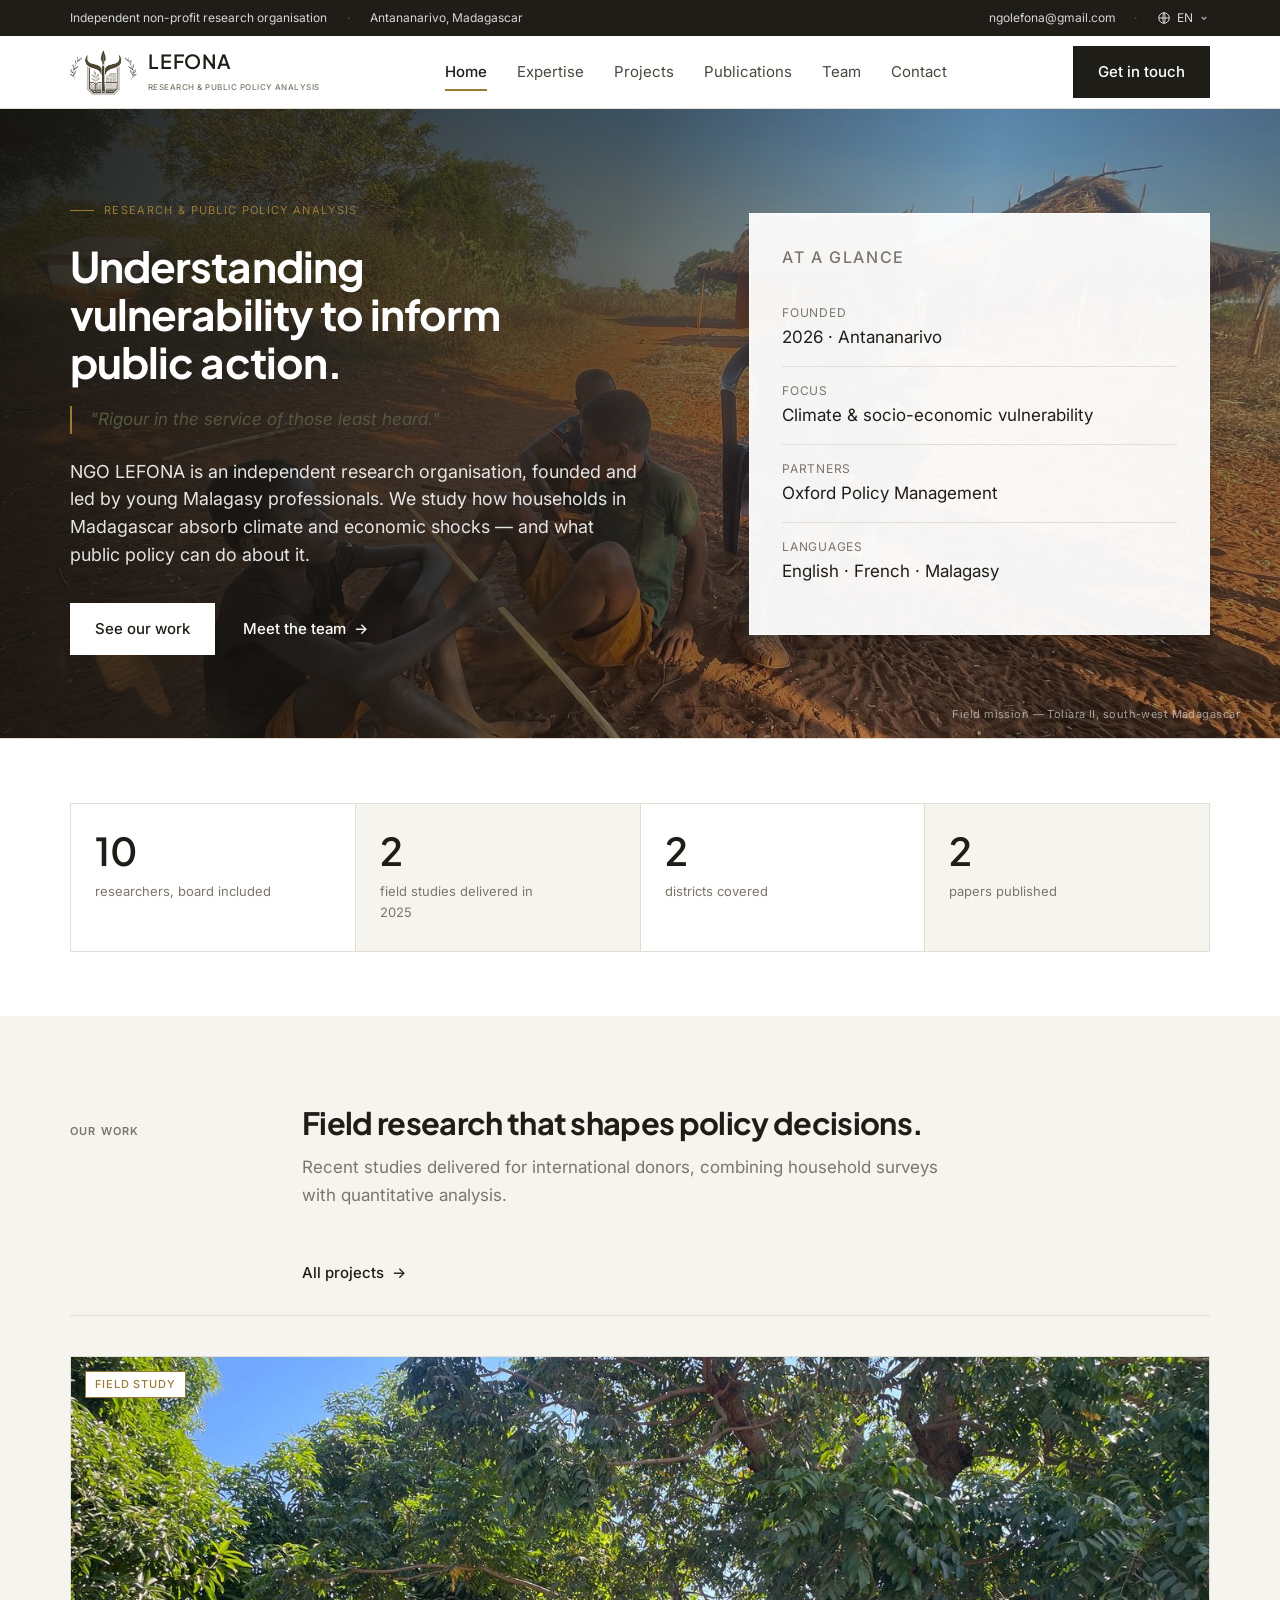
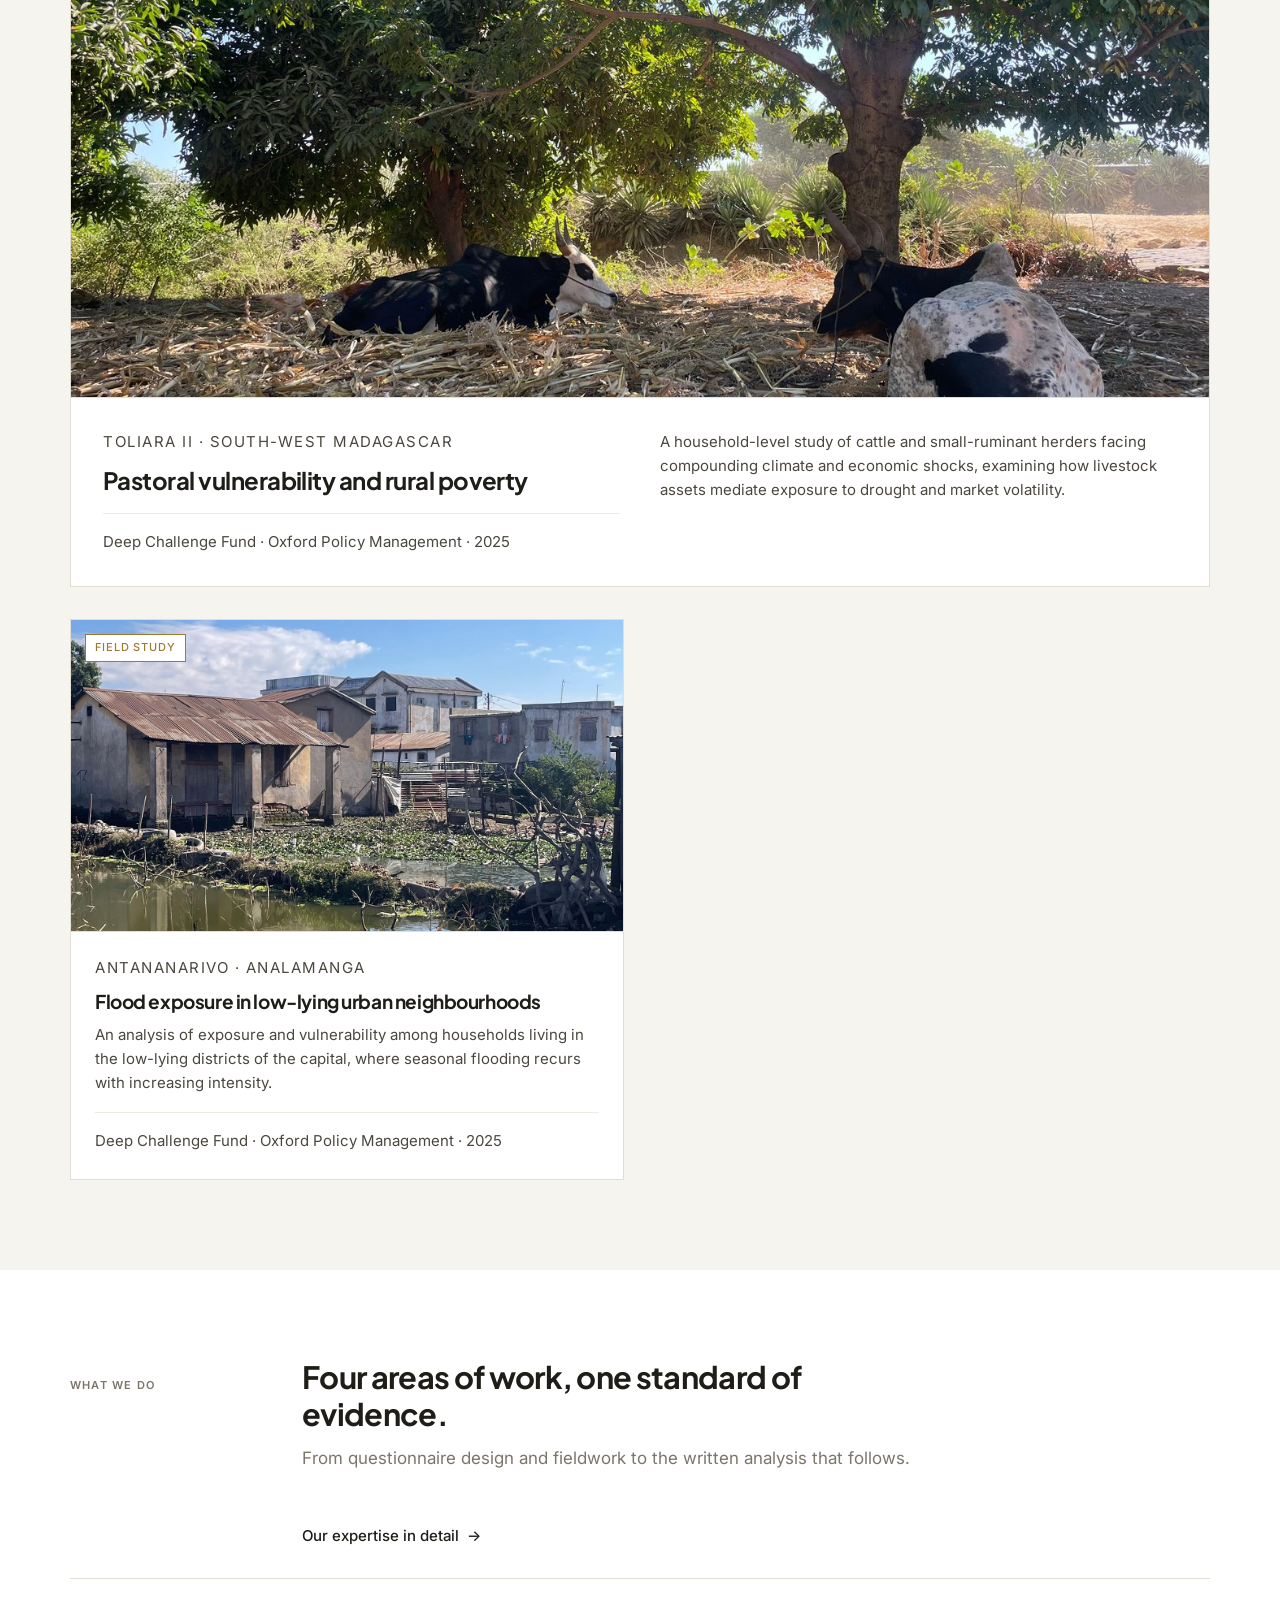
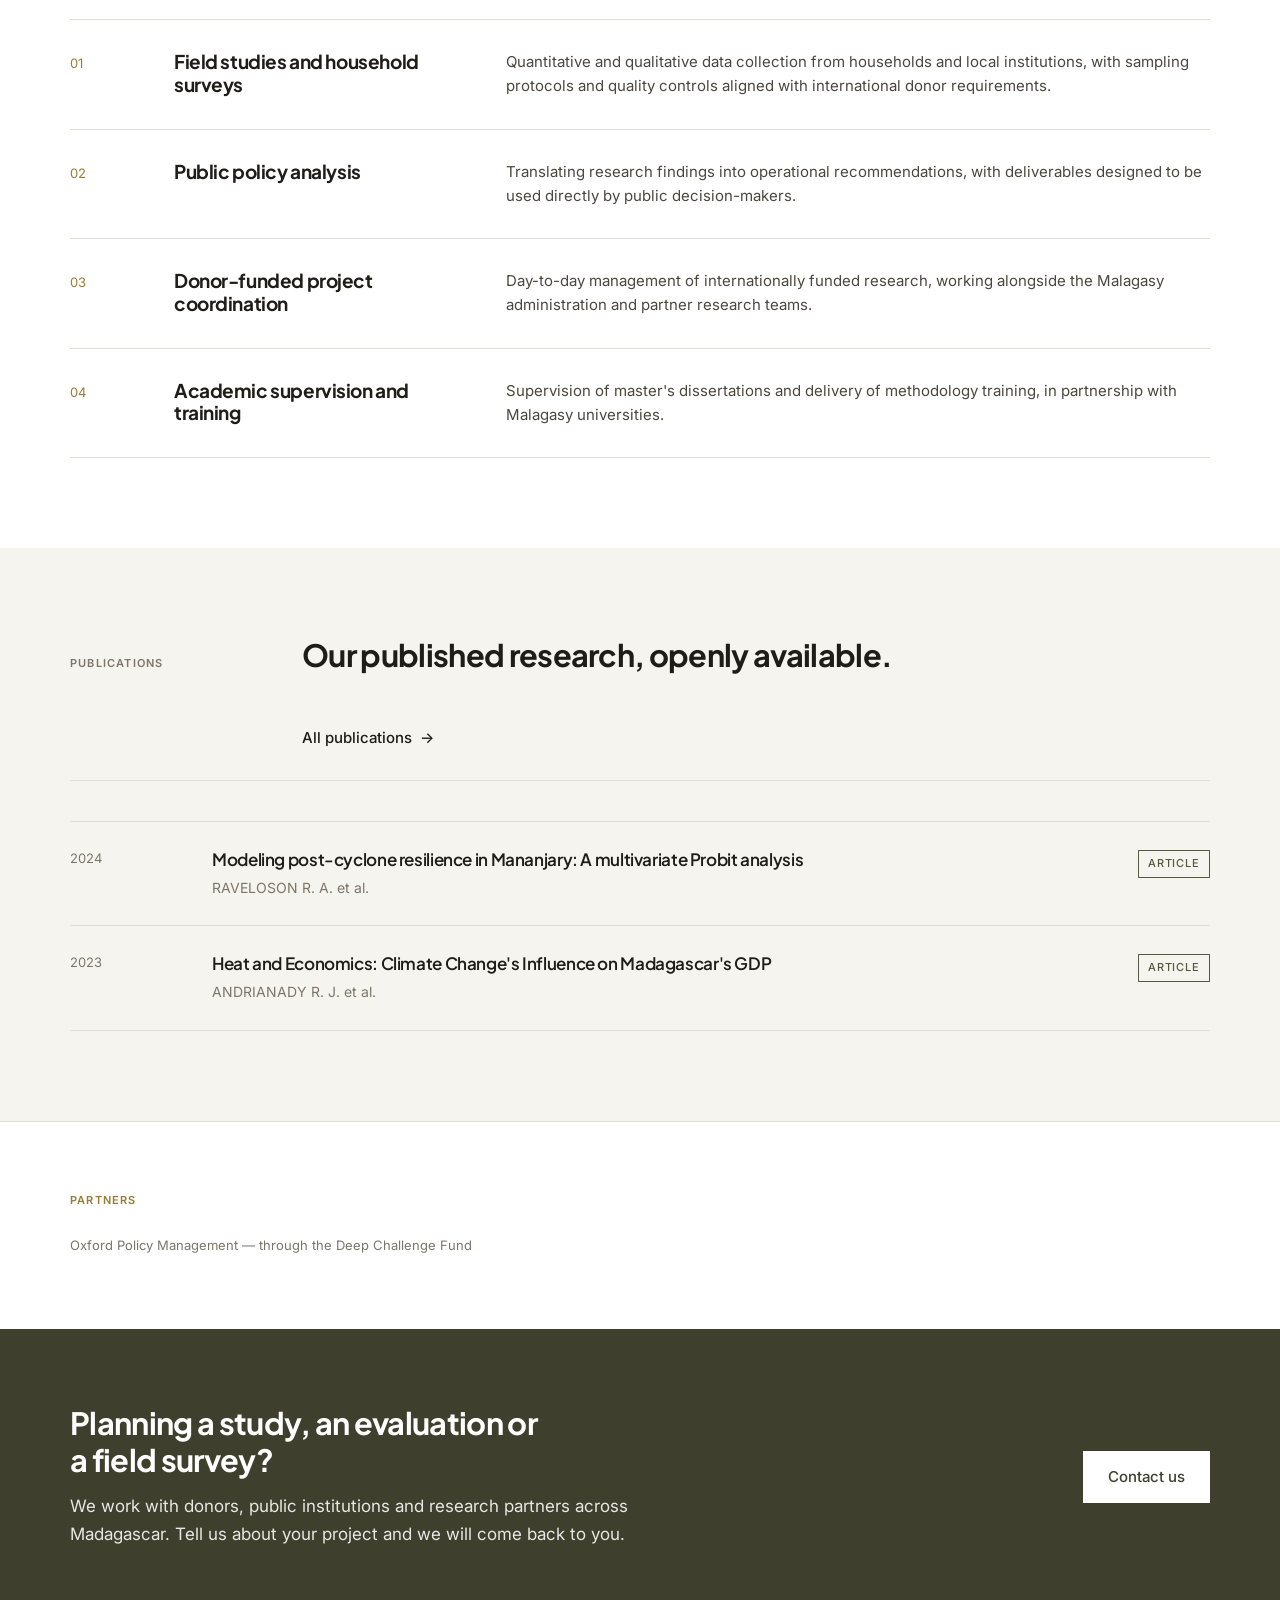
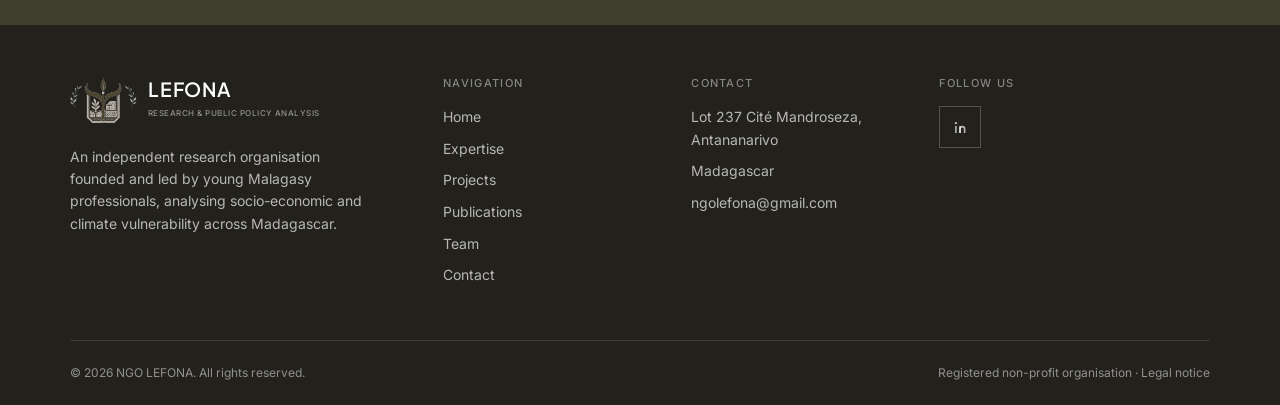
==== index.html @ 971770d8 "Make the contact form actually do something A static site has no server, so the form could not send " ====
<!DOCTYPE html>
<html lang="en">
<head>
<meta charset="utf-8">
<meta name="viewport" content="width=device-width, initial-scale=1">
<title>Independent research on vulnerability in Madagascar | NGO LEFONA</title>
<meta name="description" content="NGO LEFONA is an independent research organisation analysing socio-economic and climate vulnerability in Madagascar, working with international donors and the Malagasy administration.">
<link rel="canonical" href="https://association-lefona.github.io/index.html">

<meta property="og:type" content="website">
<meta property="og:site_name" content="NGO LEFONA">
<meta property="og:title" content="Independent research on vulnerability in Madagascar | NGO LEFONA">
<meta property="og:description" content="NGO LEFONA is an independent research organisation analysing socio-economic and climate vulnerability in Madagascar, working with international donors and the Malagasy administration.">
<meta property="og:url" content="https://association-lefona.github.io/index.html">
<meta property="og:image" content="https://association-lefona.github.io/images/logo-lefona.png">
<meta name="twitter:card" content="summary">

<link rel="icon" href="images/logo-mark.png">
<link rel="apple-touch-icon" href="images/logo-mark.png">

<link rel="preconnect" href="https://fonts.googleapis.com">
<link rel="preconnect" href="https://fonts.gstatic.com" crossorigin>
<link rel="stylesheet" href="https://fonts.googleapis.com/css2?family=Plus+Jakarta+Sans:wght@500;600;700;800&family=Inter:wght@400;500;600&display=swap">
<link rel="stylesheet" href="css/style.css?v=20260914j">
<script type="application/ld+json">
{
  "@context": "https://schema.org",
  "@type": "NGO",
  "name": "NGO LEFONA",
  "url": "https://association-lefona.github.io",
  "logo": "https://association-lefona.github.io/images/logo-lefona.png",
  "email": "ngolefona@gmail.com",
  "foundingDate": "2026",
  "address": {
    "@type": "PostalAddress",
    "streetAddress": "Lot 237 Cité Mandroseza",
    "addressLocality": "Antananarivo",
    "addressCountry": "MG"
  },
  "sameAs": ["https://www.linkedin.com/company/ong-lefona"],
  "description": "Independent research organisation analysing socio-economic and climate vulnerability in Madagascar."
}
</script>
</head>
<body>

<a class="skip-link" href="#main">Skip to content</a>

<div class="utility">
  <div class="container utility__inner">
    <div class="utility__left">
      <span class="utility__hide">Independent non-profit research organisation</span>
      <span class="utility__sep utility__hide">·</span>
      <span><span translate="no" class="notranslate">Antananarivo, Madagascar</span></span>
    </div>
    <div class="utility__right">
      <a class="utility__hide" href="mailto:ngolefona@gmail.com"><span translate="no" class="notranslate">ngolefona@gmail.com</span></a>
      <span class="utility__sep utility__hide">·</span>

      <div class="lang">
        <button class="lang__btn" id="lang-btn" type="button"
                aria-expanded="false" aria-haspopup="true" aria-label="Change language">
          <svg viewBox="0 0 24 24" fill="none" stroke="currentColor" stroke-width="1.7" aria-hidden="true">
            <circle cx="12" cy="12" r="9"/>
            <path d="M3 12h18M12 3c2.6 2.8 2.6 15.2 0 18M12 3c-2.6 2.8-2.6 15.2 0 18"/>
          </svg>
          <span class="lang__code" translate="no">EN</span>
          <svg class="chev" viewBox="0 0 12 12" fill="none" stroke="currentColor" stroke-width="2" aria-hidden="true">
            <path d="M2.5 4.5 6 8l3.5-3.5"/>
          </svg>
        </button>
        <ul class="lang__menu" id="lang-menu" data-open="false" role="menu">
          <li class="lang__group">Site languages</li>
          <li><button type="button" data-lang="en">English</button></li>
          <li><button type="button" data-lang="fr">Français</button></li>
          <li><button type="button" data-lang="mg">Malagasy</button></li>
          <li class="lang__group">Machine translation</li>
          <li><button type="button" data-lang="af">Afrikaans</button></li>
          <li><button type="button" data-lang="am">አማርኛ</button></li>
          <li><button type="button" data-lang="ar">العربية</button></li>
          <li><button type="button" data-lang="bn">বাংলা</button></li>
          <li><button type="button" data-lang="cs">Čeština</button></li>
          <li><button type="button" data-lang="da">Dansk</button></li>
          <li><button type="button" data-lang="de">Deutsch</button></li>
          <li><button type="button" data-lang="el">Ελληνικά</button></li>
          <li><button type="button" data-lang="es">Español</button></li>
          <li><button type="button" data-lang="fa">فارسی</button></li>
          <li><button type="button" data-lang="fi">Suomi</button></li>
          <li><button type="button" data-lang="ha">Hausa</button></li>
          <li><button type="button" data-lang="he">עברית</button></li>
          <li><button type="button" data-lang="hi">हिन्दी</button></li>
          <li><button type="button" data-lang="hu">Magyar</button></li>
          <li><button type="button" data-lang="id">Indonesia</button></li>
          <li><button type="button" data-lang="it">Italiano</button></li>
          <li><button type="button" data-lang="ja">日本語</button></li>
          <li><button type="button" data-lang="ko">한국어</button></li>
          <li><button type="button" data-lang="nl">Nederlands</button></li>
          <li><button type="button" data-lang="no">Norsk</button></li>
          <li><button type="button" data-lang="pl">Polski</button></li>
          <li><button type="button" data-lang="pt">Português</button></li>
          <li><button type="button" data-lang="ro">Română</button></li>
          <li><button type="button" data-lang="ru">Русский</button></li>
          <li><button type="button" data-lang="sv">Svenska</button></li>
          <li><button type="button" data-lang="sw">Kiswahili</button></li>
          <li><button type="button" data-lang="ta">தமிழ்</button></li>
          <li><button type="button" data-lang="th">ไทย</button></li>
          <li><button type="button" data-lang="tr">Türkçe</button></li>
          <li><button type="button" data-lang="uk">Українська</button></li>
          <li><button type="button" data-lang="ur">اردو</button></li>
          <li><button type="button" data-lang="vi">Tiếng Việt</button></li>
          <li><button type="button" data-lang="yo">Yorùbá</button></li>
          <li><button type="button" data-lang="zh-CN">中文（简体）</button></li>
          <li><button type="button" data-lang="zh-TW">中文（繁體）</button></li>
          <li><button type="button" data-lang="zu">isiZulu</button></li>
        </ul>
      </div>
    </div>
  </div>
</div>

<header class="masthead">
  <div class="container masthead__inner">
    <a class="brand" href="index.html">
      <img src="images/logo-mark.png" alt="" aria-hidden="true">
      <span>
        <span class="brand__name" translate="no">LEFONA</span>
        <span class="brand__sub" data-i18n="brand.sub">Research &amp; public policy analysis</span>
      </span>
    </a>

    <nav class="nav" id="nav" data-open="false" aria-label="Main">
      <a href="index.html" aria-current="page" data-i18n="nav.home">Home</a>
      <a href="expertise.html" data-i18n="nav.expertise">Expertise</a>
      <a href="projects.html" data-i18n="nav.projects">Projects</a>
      <a href="publications.html" data-i18n="nav.publications">Publications</a>
      <a href="team.html" data-i18n="nav.team">Team</a>
      <a href="contact.html" data-i18n="nav.contact">Contact</a>
    </nav>

    <div class="masthead__actions">
      <a class="btn btn--solid" href="contact.html" data-i18n="cta.getInTouch">Get in touch</a>
      <button class="burger" id="burger" type="button"
              aria-expanded="false" aria-controls="nav" aria-label="Menu">
        <span></span><span></span><span></span>
      </button>
    </div>
  </div>
</header>

<main id="main">

  <section class="hero">
    <div class="container hero__grid">
      <div>
        <p class="hero__eyebrow" data-i18n="brand.sub">Research &amp; public policy analysis</p>
        <h1>Understanding vulnerability to inform public action.</h1>
        <p class="hero__motto">"Rigour in the service of those least heard."</p>
        <p class="lede hero__lede">NGO LEFONA is an independent research
           organisation, founded and led by young Malagasy professionals. We study
           how households in Madagascar absorb climate and economic shocks —
           and what public policy can do about it.</p>
        <div class="hero__actions">
          <a class="btn btn--solid" href="projects.html">See our work</a>
          <a class="arrow" href="team.html">Meet the team</a>
        </div>
      </div>

      <aside class="hero__aside">
        <h2><span data-i18n="lbl.glance">At a glance</span></h2>
        <dl class="facts" style="border-top:0">
          <div class="fact" style="grid-template-columns:1fr;gap:2px;padding-block:14px">
            <dt data-i18n="lbl.founded">Founded</dt><dd>2026 · Antananarivo</dd>
          </div>
          <div class="fact" style="grid-template-columns:1fr;gap:2px;padding-block:14px">
            <dt data-i18n="lbl.focus">Focus</dt><dd>Climate &amp; socio-economic vulnerability</dd>
          </div>
          <div class="fact" style="grid-template-columns:1fr;gap:2px;padding-block:14px">
            <dt data-i18n="lbl.partner">Partners</dt><dd><span translate="no" class="notranslate">Oxford Policy Management</span></dd>
          </div>
          <div class="fact" style="grid-template-columns:1fr;gap:2px;padding-block:14px;border-bottom:0">
            <dt data-i18n="lbl.languages">Languages</dt><dd>English · French · Malagasy</dd>
          </div>
        </dl>
      </aside>
    </div>
    <p class="hero__credit">Field mission — Toliara II, south-west Madagascar</p>
  </section>

  <section class="section section--tight">
    <div class="container">
      <div class="stats" data-reveal>
        <div class="stat">
          <span class="stat__value" data-count="10" data-suffix="">0</span>
          <span class="stat__label">researchers, board included</span>
        </div>
        <div class="stat stat--alt">
          <span class="stat__value" data-count="2" data-suffix="">0</span>
          <span class="stat__label">field studies delivered in 2025</span>
        </div>
        <div class="stat">
          <span class="stat__value" data-count="2" data-suffix="">0</span>
          <span class="stat__label">districts covered</span>
        </div>
        <div class="stat stat--alt">
          <span class="stat__value" data-count="2" data-suffix="">0</span>
          <span class="stat__label">papers published</span>
        </div>
      </div>
    </div>
  </section>

  <section class="section section--alt">
    <div class="container">
      <div class="section-head">
        <p class="kicker">Our work</p>
        <div class="section-head__body">
          <h2>Field research that shapes policy decisions.</h2>
          <p>Recent studies delivered for international donors, combining household
             surveys with quantitative analysis.</p>
        </div>
        <div class="section-head__link"><a class="arrow" href="projects.html">All projects</a></div>
      </div>

      <div class="grid grid--2">
        <article class="card card--feature" data-reveal>
          <div class="card__media">
            <!-- Replace with: <img src="images/toliara.jpg" alt="…"> -->
            <img src="images/project-toliara.jpg" alt="Cattle resting in the shade during a field visit in Toliara II" width="1400" height="787" loading="lazy">
            <span class="tag tag--study card__tag">Field study</span>
          </div>
          <div class="card__body">
            <p class="card__place"><span translate="no" class="notranslate">Toliara II · South-West Madagascar</span></p>
            <h3>Pastoral vulnerability and rural poverty</h3>
            <p>A household-level study of cattle and small-ruminant herders facing compounding climate and economic shocks, examining how livestock assets mediate exposure to drought and market volatility.</p>
            <p class="card__foot"><span translate="no" class="notranslate">Deep Challenge Fund · Oxford Policy Management</span>&nbsp;· 2025</p>
          </div>
        </article>

        <article class="card" data-reveal>
          <div class="card__media">
            <img src="images/project-antananarivo.jpg" alt="Houses over standing water in a low-lying district of Antananarivo" width="1400" height="787" loading="lazy">
            <span class="tag tag--study card__tag">Field study</span>
          </div>
          <div class="card__body">
            <p class="card__place"><span translate="no" class="notranslate">Antananarivo · Analamanga</span></p>
            <h3>Flood exposure in low-lying urban neighbourhoods</h3>
            <p>An analysis of exposure and vulnerability among households living in the low-lying districts of the capital, where seasonal flooding recurs with increasing intensity.</p>
            <p class="card__foot"><span translate="no" class="notranslate">Deep Challenge Fund · Oxford Policy Management</span>&nbsp;· 2025</p>
          </div>
        </article>
      </div>
    </div>
  </section>

  <section class="section">
    <div class="container">
      <div class="section-head">
        <p class="kicker">What we do</p>
        <div class="section-head__body">
          <h2>Four areas of work, one standard of evidence.</h2>
          <p>From questionnaire design and fieldwork to the written analysis
             that follows.</p>
        </div>
        <div class="section-head__link"><a class="arrow" href="expertise.html">Our expertise in detail</a></div>
      </div>

      <div class="rows">
        <div class="row" data-reveal>
          <div class="row__num">01</div>
          <h3>Field studies and household surveys</h3>
          <p>Quantitative and qualitative data collection from households and local institutions, with sampling protocols and quality controls aligned with international donor requirements.</p>
        </div>
        <div class="row" data-reveal>
          <div class="row__num">02</div>
          <h3>Public policy analysis</h3>
          <p>Translating research findings into operational recommendations, with deliverables designed to be used directly by public decision-makers.</p>
        </div>
        <div class="row" data-reveal>
          <div class="row__num">03</div>
          <h3>Donor-funded project coordination</h3>
          <p>Day-to-day management of internationally funded research, working alongside the Malagasy administration and partner research teams.</p>
        </div>
        <div class="row" data-reveal>
          <div class="row__num">04</div>
          <h3>Academic supervision and training</h3>
          <p>Supervision of master's dissertations and delivery of methodology training, in partnership with Malagasy universities.</p>
        </div>
      </div>
    </div>
  </section>

  <section class="section section--alt">
    <div class="container">
      <div class="section-head">
        <p class="kicker">Publications</p>
        <div class="section-head__body">
          <h2 data-i18n="pubs.title">Our published research, openly available.</h2>
        </div>
        <div class="section-head__link"><a class="arrow" href="publications.html">All publications</a></div>
      </div>

      <div class="pubs">
        <article class="pub" data-reveal>
          <div class="pub__year"><time datetime="2024">2024</time></div>
          <div>
            <h3><span translate="no" class="notranslate">Modeling post-cyclone resilience in Mananjary: A multivariate Probit analysis</span></h3>
            <p class="pub__authors"><span translate="no" class="notranslate">RAVELOSON R. A. et al.</span></p>
          </div>
          <div class="pub__right"><span class="tag tag--article">Article</span></div>
        </article>
        <article class="pub" data-reveal>
          <div class="pub__year"><time datetime="2023">2023</time></div>
          <div>
            <h3><span translate="no" class="notranslate">Heat and Economics: Climate Change's Influence on Madagascar's GDP</span></h3>
            <p class="pub__authors"><span translate="no" class="notranslate">ANDRIANADY R. J. et al.</span></p>
          </div>
          <div class="pub__right"><span class="tag tag--article">Article</span></div>
        </article>
      </div>
    </div>
  </section>

  <section class="section section--tight section--rule">
    <div class="container">
      <!-- ÉQUIPE CONTENU : ajoutez ici un <li> par nouveau partenaire ou
           bailleur, au fur et à mesure des projets. -->
      <p class="kicker" style="margin-bottom:18px" data-i18n="lbl.partner">Partners</p>
      <ul class="partners">
        <li><span translate="no" class="notranslate">Oxford Policy Management</span>&nbsp;—
            through the&nbsp;<span translate="no" class="notranslate">Deep Challenge Fund</span></li>
      </ul>
    </div>
  </section>

  <section class="cta">
    <div class="container cta__grid">
      <div>
        <h2>Planning a study, an evaluation or a field survey?</h2>
        <p>We work with donors, public institutions and research partners across
           Madagascar. Tell us about your project and we will come back to you.</p>
      </div>
      <a class="btn btn--solid" href="contact.html" data-i18n="cta.contact">Contact us</a>
    </div>
  </section>

</main>

  <footer class="footer">
    <div class="container footer__top">

      <div class="footer__brand">
        <a class="brand" href="index.html">
          <img src="images/logo-mark.png" alt="" aria-hidden="true">
          <span>
            <span class="brand__name" translate="no">LEFONA</span>
            <span class="brand__sub" data-i18n="brand.sub">Research &amp; public policy analysis</span>
          </span>
        </a>
        <p>An independent research organisation founded and led by young Malagasy
           professionals, analysing socio-economic and climate vulnerability
           across Madagascar.</p>
      </div>

      <nav aria-label="Footer">
        <h3 data-i18n="foot.nav">Navigation</h3>
        <ul>
          <li><a href="index.html" data-i18n="nav.home">Home</a></li>
          <li><a href="expertise.html" data-i18n="nav.expertise">Expertise</a></li>
          <li><a href="projects.html" data-i18n="nav.projects">Projects</a></li>
          <li><a href="publications.html" data-i18n="nav.publications">Publications</a></li>
          <li><a href="team.html" data-i18n="nav.team">Team</a></li>
          <li><a href="contact.html" data-i18n="nav.contact">Contact</a></li>
        </ul>
      </nav>

      <div>
        <h3 data-i18n="foot.contact">Contact</h3>
        <ul>
          <li><span translate="no" class="notranslate">Lot 237 Cité Mandroseza, Antananarivo</span></li>
          <li>Madagascar</li>
          <li><a href="mailto:ngolefona@gmail.com"><span translate="no" class="notranslate">ngolefona@gmail.com</span></a></li>
        </ul>
      </div>

      <div>
        <h3 data-i18n="foot.follow">Follow us</h3>
        <!-- Replace the href below with the organisation's exact LinkedIn URL. -->
        <a class="footer__social" href="https://www.linkedin.com/company/ong-lefona"
           target="_blank" rel="noopener" aria-label="LinkedIn">
          <svg viewBox="0 0 24 24" fill="none" stroke="currentColor" stroke-width="2" aria-hidden="true"><circle cx="6.2" cy="6.4" r="1.5" fill="currentColor" stroke="none"/><path d="M6.2 10v9"/><path d="M11.4 19v-5.2c0-1.7 1.2-2.9 2.9-2.9s2.9 1.2 2.9 2.9V19"/><path d="M11.4 10v9"/></svg></a>
      </div>
    </div>

    <div class="container">
      <div class="footer__bottom">
        <span>© 2026 NGO LEFONA. All rights reserved.</span>
        <span>Registered non-profit organisation · <a href="legal.html">Legal notice</a></span>
      </div>
    </div>
  </footer>

  <div id="google-translate" hidden></div>
  <script src="js/main.js?v=20260914j"></script>
  <script src="https://translate.google.com/translate_a/element.js?cb=googleTranslateElementInit" defer></script>
</body>
</html>
---- css/style.css ----
/* ==========================================================================
   NGO LEFONA — style.css
   Research institute layout: utility bar, sticky header, editorial grid,
   card system, dark footer.

   1.  Tokens
   2.  Reset & base
   3.  Layout helpers
   4.  Typography
   5.  Buttons & links
   6.  Utility bar
   7.  Header & navigation
   8.  Language switcher
   9.  Hero
   10. Breadcrumb & page header
   11. Cards (work, publication, person)
   12. Lists & tables
   13. Stats & partners
   14. Forms
   15. Media & gallery
   16. Footer
   17. Motion
   18. Responsive
   ========================================================================== */


/* ==========================================================================
   1. TOKENS
   ========================================================================== */
:root {
  /* Neutrals */
  --c-bg:        #ffffff;
  --c-bg-alt:    #f6f4ef;
  --c-bg-deep:   #22211c;
  --c-ink:       #1f1d18;
  --c-body:      #4b473f;
  --c-muted:     #7c766a;
  --c-line:      #e2ded4;
  --c-line-soft: #eeebe4;

  /* Brand — drawn from the LEFONA emblem */
  --c-olive:     #55583f;
  --c-olive-dk:  #3e402d;
  --c-brass:     #9a7b34;
  --c-clay:      #9c4f31;

  /* Type — aligned with the typographic conventions of research institutes
     (ODI uses Plus Jakarta Sans; OPM uses Poppins/Roboto; J-PAL, Open Sans).
     Display face for headings, neutral grotesque for running text. */
  --f-display: 'Plus Jakarta Sans', -apple-system, 'Segoe UI', Helvetica, Arial, sans-serif;
  --f-sans:    'Inter', -apple-system, 'Segoe UI', Helvetica, Arial, sans-serif;
  --f-label:   'Inter', -apple-system, 'Segoe UI', Helvetica, Arial, sans-serif;

  /* Metrics */
  --maxw: 1220px;
  --gut: 40px;
  --utility-h: 36px;
  --header-h: 72px;
  --ease: cubic-bezier(.2, .6, .3, 1);
}


/* ==========================================================================
   2. RESET & BASE
   ========================================================================== */
*, *::before, *::after { box-sizing: border-box; margin: 0; padding: 0; }

html { -webkit-text-size-adjust: 100%; scroll-behavior: smooth; }

body {
  font-family: var(--f-sans);
  font-size: 1.0625rem;
  line-height: 1.62;
  color: var(--c-body);
  background: var(--c-bg);
  -webkit-font-smoothing: antialiased;
  text-rendering: optimizeLegibility;
}

body.is-locked { overflow: hidden; }

img, svg, iframe { display: block; max-width: 100%; }
ul, ol { list-style: none; }
button { font: inherit; color: inherit; }

a { color: inherit; text-decoration: none; }

:focus-visible {
  outline: 2px solid var(--c-brass);
  outline-offset: 2px;
}

/* Accessibility: skip to content */
.skip-link {
  position: absolute;
  left: -9999px;
  top: 0;
  z-index: 999;
  background: var(--c-ink);
  color: #fff;
  padding: 12px 20px;
  font-size: .875rem;
}

.skip-link:focus { left: 0; }

/* Google Translate must not shift the layout, highlight translated runs in
   blue, or pop its "original text" tooltip over the page. */
body { top: 0 !important; }
.skiptranslate iframe { display: none !important; }
.goog-tooltip, .goog-tooltip:hover { display: none !important; }
.goog-text-highlight {
  background: none !important;
  box-shadow: none !important;
  color: inherit !important;
}


/* ==========================================================================
   3. LAYOUT HELPERS
   ========================================================================== */
.container {
  width: 100%;
  max-width: var(--maxw);
  margin-inline: auto;
  padding-inline: var(--gut);
}

.section { padding-block: clamp(56px, 7vw, 96px); }
.section--tight { padding-block: clamp(40px, 5vw, 64px); }
.section--alt { background: var(--c-bg-alt); }
.section--rule { border-top: 1px solid var(--c-line); }

.grid { display: grid; gap: 32px; }
.grid--2 { grid-template-columns: repeat(2, 1fr); }
.grid--3 { grid-template-columns: repeat(3, 1fr); }
.grid--4 { grid-template-columns: repeat(4, 1fr); }

/* Section header: label on the left, heading on the right */
.section-head {
  display: grid;
  grid-template-columns: 200px 1fr;
  gap: 32px;
  padding-bottom: 28px;
  margin-bottom: 40px;
  border-bottom: 1px solid var(--c-line);
}

.section-head__body { max-width: 640px; }
.section-head p { margin-top: 12px; color: var(--c-muted); }

.section-head__link { grid-column: 2; margin-top: 18px; }

.kicker {
  font-family: var(--f-label);
  font-size: .6875rem;
  font-weight: 600;
  letter-spacing: .11em;
  text-transform: uppercase;
  color: var(--c-brass);
  padding-top: 6px;
}


/* ==========================================================================
   4. TYPOGRAPHY
   ========================================================================== */
h1, h2, h3, h4 {
  font-family: var(--f-display);
  font-weight: 700;
  line-height: 1.2;
  color: var(--c-ink);
  letter-spacing: -.022em;
}

h1 { font-size: clamp(1.9rem, 3.3vw, 2.75rem); line-height: 1.14; }
h2 { font-size: clamp(1.5rem, 2.4vw, 2.05rem); }
h3 { font-size: 1.1875rem; }
h4 { font-size: 1.0625rem; }

.lede {
  font-size: clamp(1.0625rem, 1.4vw, 1.1875rem);
  line-height: 1.55;
  color: var(--c-body);
}

.prose p { margin-bottom: 1.1em; }
.prose h2 { margin: 2em 0 .6em; }
.prose h3 { margin: 1.6em 0 .5em; }

.meta {
  font-family: var(--f-label);
  font-size: .75rem;
  letter-spacing: .04em;
  color: var(--c-muted);
}

.tag {
  display: inline-block;
  font-family: var(--f-label);
  font-size: .6875rem;
  font-weight: 500;
  letter-spacing: .08em;
  text-transform: uppercase;
  padding: 4px 9px;
  border: 1px solid var(--c-line);
  color: var(--c-muted);
}

.tag--article { border-color: var(--c-olive); color: var(--c-olive); }
.tag--study  { border-color: var(--c-brass); color: var(--c-brass); }
.tag--report { border-color: var(--c-clay); color: var(--c-clay); }


/* ==========================================================================
   5. BUTTONS & LINKS
   ========================================================================== */
.btn {
  display: inline-flex;
  align-items: center;
  gap: 10px;
  font-size: .9375rem;
  font-weight: 500;
  padding: 13px 24px;
  border: 1px solid transparent;
  cursor: pointer;
  transition: background-color .2s var(--ease), color .2s var(--ease),
              border-color .2s var(--ease);
}

.btn--solid { background: var(--c-ink); color: #fff; }
.btn--solid:hover { background: var(--c-olive); }

.btn--line { border-color: var(--c-ink); color: var(--c-ink); }
.btn--line:hover { background: var(--c-ink); color: #fff; }

.btn--ghost { padding-inline: 0; border-bottom: 1px solid var(--c-ink); }
.btn--ghost:hover { color: var(--c-brass); border-color: var(--c-brass); }

/* Arrow link — the workhorse link of the site */
.arrow {
  display: inline-flex;
  align-items: baseline;
  gap: 8px;
  font-size: .9375rem;
  font-weight: 500;
  color: var(--c-ink);
  transition: color .2s var(--ease);
}

.arrow::after { content: "→"; transition: transform .2s var(--ease); }
.arrow:hover { color: var(--c-brass); }
.arrow:hover::after { transform: translateX(4px); }

.arrow--sm { font-size: .875rem; }


/* ==========================================================================
   6. UTILITY BAR
   ========================================================================== */
.utility {
  height: var(--utility-h);
  background: var(--c-ink);
  color: rgba(255, 255, 255, .82);
  font-size: .75rem;
}

.utility__inner {
  height: 100%;
  display: flex;
  align-items: center;
  justify-content: space-between;
  gap: 24px;
}

.utility a { color: inherit; transition: color .2s var(--ease); }
.utility a:hover { color: #fff; }

.utility__left  { display: flex; align-items: center; gap: 20px; }
.utility__right { display: flex; align-items: center; gap: 18px; }
.utility__sep { color: rgba(255, 255, 255, .3); }


/* ==========================================================================
   7. HEADER & NAVIGATION
   ========================================================================== */
.masthead {
  position: sticky;
  top: 0;
  z-index: 60;
  background: var(--c-bg);
  border-bottom: 1px solid var(--c-line);
}

.masthead__inner {
  height: var(--header-h);
  display: flex;
  align-items: center;
  justify-content: space-between;
  gap: 32px;
}

.brand { display: inline-flex; align-items: center; gap: 11px; }
/* The emblem is wider than it is tall (the two branches), so we set the
   height and let the width follow — otherwise it renders undersized. */
.brand img { height: 46px; width: auto; object-fit: contain; }

.brand__name {
  font-family: var(--f-display);
  font-size: 1.22rem;
  font-weight: 600;
  letter-spacing: .04em;
  color: var(--c-ink);
  line-height: 1;
}

.brand__sub {
  display: block;
  font-family: var(--f-label);
  font-size: .5rem;
  font-weight: 500;
  letter-spacing: .06em;
  text-transform: uppercase;
  color: var(--c-muted);
  margin-top: 3px;
  white-space: nowrap;
}

.nav { display: flex; align-items: center; gap: 30px; }

.nav a {
  position: relative;
  font-size: .9375rem;
  color: var(--c-body);
  padding-block: 6px;
  transition: color .2s var(--ease);
}

.nav a::after {
  content: "";
  position: absolute;
  left: 0; right: 0; bottom: -1px;
  height: 2px;
  background: var(--c-brass);
  transform: scaleX(0);
  transform-origin: left;
  transition: transform .2s var(--ease);
}

.nav a:hover { color: var(--c-ink); }
.nav a:hover::after { transform: scaleX(1); }
.nav a[aria-current="page"] { color: var(--c-ink); font-weight: 500; }
.nav a[aria-current="page"]::after { transform: scaleX(1); }

.masthead__actions { display: flex; align-items: center; gap: 14px; }

.burger {
  display: none;
  width: 40px; height: 40px;
  flex-direction: column;
  align-items: center;
  justify-content: center;
  gap: 5px;
  background: none;
  border: 1px solid var(--c-line);
  cursor: pointer;
  z-index: 80;
}

.burger span {
  width: 18px; height: 1.5px;
  background: var(--c-ink);
  transition: transform .2s var(--ease), opacity .2s var(--ease);
}

.burger[aria-expanded="true"] span:nth-child(1) { transform: translateY(6.5px) rotate(45deg); }
.burger[aria-expanded="true"] span:nth-child(2) { opacity: 0; }
.burger[aria-expanded="true"] span:nth-child(3) { transform: translateY(-6.5px) rotate(-45deg); }


/* ==========================================================================
   8. LANGUAGE SWITCHER
   ========================================================================== */
.lang { position: relative; }

.lang__btn {
  display: inline-flex;
  align-items: center;
  gap: 6px;
  background: none;
  border: 0;
  padding: 6px 2px;
  font-family: var(--f-label);
  font-size: .75rem;
  letter-spacing: .06em;
  color: inherit;
  cursor: pointer;
}

.lang__btn svg { width: 14px; height: 14px; }
.lang__btn .chev { width: 8px; height: 8px; opacity: .7; }

.lang__menu {
  position: absolute;
  top: calc(100% + 8px);
  right: 0;
  width: 230px;
  max-height: 330px;
  overflow-y: auto;
  background: var(--c-bg);
  border: 1px solid var(--c-line);
  box-shadow: 0 20px 48px -24px rgba(31, 29, 24, .45);
  padding: 6px;
  z-index: 90;
  display: none;
}

.lang__menu[data-open="true"] { display: block; }

.lang__menu button {
  width: 100%;
  text-align: left;
  background: none;
  border: 0;
  padding: 8px 11px;
  font-size: .875rem;
  color: var(--c-body);
  cursor: pointer;
  transition: background-color .15s var(--ease);
}

.lang__menu button:hover { background: var(--c-bg-alt); color: var(--c-ink); }
.lang__menu button[aria-current="true"] { color: var(--c-brass); font-weight: 500; }

.lang__group {
  font-family: var(--f-label);
  font-size: .625rem;
  letter-spacing: .1em;
  text-transform: uppercase;
  color: var(--c-muted);
  padding: 10px 11px 5px;
  border-top: 1px solid var(--c-line-soft);
  margin-top: 4px;
}

.lang__group:first-child { border-top: 0; margin-top: 0; }


/* ==========================================================================
   9. HERO
   ========================================================================== */
/* Home banner: field photograph, darkened so the type stays readable */
.hero {
  position: relative;
  border-bottom: 1px solid var(--c-line);
  background-image:
    linear-gradient(100deg, rgba(20, 18, 14, .88) 0%, rgba(20, 18, 14, .66) 46%,
                    rgba(20, 18, 14, .34) 72%, rgba(20, 18, 14, .5) 100%),
    url("../images/hero-field-sm.jpg");
  background-size: cover;
  background-position: center 58%;
  color: rgba(255, 255, 255, .9);
}

@media (min-width: 900px) {
  .hero {
    background-image:
      linear-gradient(100deg, rgba(20, 18, 14, .9) 0%, rgba(20, 18, 14, .66) 46%,
                      rgba(20, 18, 14, .3) 72%, rgba(20, 18, 14, .46) 100%),
      url("../images/hero-field.jpg");
  }
}

.hero h1 { color: #fff; }
.hero .lede, .hero__lede { color: rgba(255, 255, 255, .88); }
.hero__eyebrow { color: var(--c-brass); }
.hero__eyebrow::before { background: var(--c-brass); }

.hero__motto {
  color: #fff;
  border-left-color: var(--c-brass);
}

.hero .btn--solid { background: #fff; color: var(--c-ink); }
.hero .btn--solid:hover { background: var(--c-brass); color: #fff; }
.hero .arrow { color: #fff; }
.hero .arrow:hover { color: var(--c-brass); }

/* Photo credit, bottom right of the banner */
.hero__credit {
  position: absolute;
  right: var(--gut);
  bottom: 14px;
  font-size: .6875rem;
  letter-spacing: .04em;
  color: rgba(255, 255, 255, .55);
}

.hero__grid {
  display: grid;
  grid-template-columns: 1.15fr .85fr;
  gap: 56px;
  align-items: center;
  padding-block: clamp(52px, 6.5vw, 86px);
}

.hero__eyebrow {
  display: inline-flex;
  align-items: center;
  gap: 10px;
  font-family: var(--f-label);
  font-size: .6875rem;
  letter-spacing: .12em;
  text-transform: uppercase;
  color: var(--c-brass);
  margin-bottom: 22px;
}

.hero__eyebrow::before {
  content: "";
  width: 24px;
  height: 1px;
  background: var(--c-brass);
}

.hero h1 { max-width: 15ch; }

.hero__motto {
  font-family: var(--f-sans);
  font-style: italic;
  font-size: 1.0625rem;
  color: var(--c-olive);
  margin-top: 20px;
  padding-left: 18px;
  border-left: 2px solid var(--c-brass);
}

.hero__lede { margin-top: 24px; max-width: 52ch; color: var(--c-body); }

.hero__actions {
  display: flex;
  flex-wrap: wrap;
  align-items: center;
  gap: 16px 28px;
  margin-top: 34px;
}

.hero__aside {
  background: rgba(255, 255, 255, .95);
  border: 1px solid rgba(255, 255, 255, .5);
  padding: 34px 32px;
  box-shadow: 0 24px 60px -30px rgba(0, 0, 0, .7);
}

.hero__aside dt { color: var(--c-muted); }
.hero__aside dd { color: var(--c-ink); }


.hero__aside h2 {
  font-size: 1rem;
  font-family: var(--f-label);
  font-weight: 500;
  letter-spacing: .1em;
  text-transform: uppercase;
  color: var(--c-muted);
  margin-bottom: 22px;
}

.hero__figure { display: flex; align-items: center; justify-content: center; }
.hero__figure img { width: min(240px, 70%); }


/* ==========================================================================
   10. BREADCRUMB & PAGE HEADER
   ========================================================================== */
.crumbs {
  display: flex;
  flex-wrap: wrap;
  align-items: center;
  gap: 8px;
  padding-block: 14px;
  border-bottom: 1px solid var(--c-line-soft);
  font-family: var(--f-label);
  font-size: .75rem;
  color: var(--c-muted);
}

.crumbs a:hover { color: var(--c-ink); }
.crumbs span[aria-current] { color: var(--c-ink); }

.page-head {
  padding-block: clamp(44px, 5.5vw, 72px);
  border-bottom: 1px solid var(--c-line);
}

.page-head__grid {
  display: grid;
  grid-template-columns: 1fr 380px;
  gap: 56px;
  align-items: end;
}

.page-head h1 { max-width: 18ch; }
.page-head .lede { margin-top: 20px; max-width: 56ch; }


/* ==========================================================================
   11. CARDS
   ========================================================================== */

/* Work / project card */
.card {
  display: flex;
  flex-direction: column;
  background: var(--c-bg);
  border: 1px solid var(--c-line);
  transition: border-color .2s var(--ease), transform .2s var(--ease);
}

.card:hover { border-color: var(--c-ink); transform: translateY(-2px); }

.card__media {
  position: relative;
  border-bottom: 1px solid var(--c-line);
  background: var(--c-bg-alt);
}

.card__media img {
  width: 100%;
  height: auto;
  aspect-ratio: 16 / 9;
  object-fit: cover;
  display: block;
}

.card__tag {
  position: absolute;
  top: 14px; left: 14px;
  background: var(--c-bg);
}

.card__body {
  display: flex;
  flex-direction: column;
  gap: 10px;
  flex: 1;
  padding: 24px 24px 26px;
}

.card__place {
  font-family: var(--f-label);
  font-size: .6875rem;
  letter-spacing: .1em;
  text-transform: uppercase;
  color: var(--c-brass);
}

.card__body p { color: var(--c-body); font-size: .9375rem; flex: 1; }

.card__foot {
  margin-top: 6px;
  padding-top: 16px;
  border-top: 1px solid var(--c-line-soft);
  font-size: .8125rem;
  color: var(--c-muted);
}

/* Featured (first project, wider) */
.card--feature { grid-column: span 2; }

.card--feature .card__body {
  display: grid;
  grid-template-columns: 1fr 1fr;
  /* Named areas: every child is placed explicitly, so nothing can overlap
     when the text reflows or the page is zoomed. */
  grid-template-areas:
    "place text"
    "title text"
    "foot  text";
  grid-template-rows: auto auto 1fr;
  align-content: start;
  gap: 12px 40px;
  padding: 32px;
}

.card--feature .card__place { grid-area: place; }
.card--feature h3 { grid-area: title; font-size: 1.5rem; }
.card--feature p { grid-area: text; }
.card--feature .card__foot { grid-area: foot; align-self: end; }

/* Person card */
.person {
  border-top: 2px solid var(--c-ink);
  padding-top: 18px;
}

.person__avatar {
  width: 100%;
  aspect-ratio: 1 / 1;
  background: var(--c-bg-alt);
  border: 1px solid var(--c-line-soft);
  display: flex;
  align-items: center;
  justify-content: center;
  font-family: var(--f-display);
  font-size: 2rem;
  color: var(--c-muted);
  margin-bottom: 16px;
}

.person__avatar img { width: 100%; height: 100%; object-fit: cover; }

.person h3 { font-size: 1rem; line-height: 1.3; }

.person__role {
  margin-top: 5px;
  font-family: var(--f-label);
  font-size: .6875rem;
  letter-spacing: .06em;
  text-transform: uppercase;
  color: var(--c-brass);
}

.person--vacant { border-top-color: var(--c-line); }
.person--vacant h3 { color: var(--c-muted); font-style: italic; font-weight: 400; }


/* ==========================================================================
   12. LISTS & TABLES
   ========================================================================== */

/* Numbered expertise rows */
.rows { border-top: 1px solid var(--c-line); }

.row {
  display: grid;
  grid-template-columns: 72px 300px 1fr;
  gap: 32px;
  align-items: start;
  padding-block: 30px;
  border-bottom: 1px solid var(--c-line);
  transition: background-color .2s var(--ease);
}

.row:hover { background: var(--c-bg-alt); }

.row__num {
  font-family: var(--f-label);
  font-size: .8125rem;
  color: var(--c-brass);
  padding-top: 3px;
}

.row p { color: var(--c-body); font-size: .9375rem; }

/* Publication list */
.pubs { border-top: 1px solid var(--c-line); }

.pub {
  display: grid;
  grid-template-columns: 110px 1fr 170px;
  gap: 32px;
  align-items: start;
  padding-block: 26px;
  border-bottom: 1px solid var(--c-line);
  transition: background-color .2s var(--ease);
}

.pub:hover { background: var(--c-bg-alt); }
.pub h3 { font-size: 1.0625rem; font-weight: 600; line-height: 1.35; }
.pub__authors { margin-top: 6px; font-size: .875rem; color: var(--c-muted); }
.pub__year { font-family: var(--f-label); font-size: .8125rem; color: var(--c-muted); }
.pub__right { text-align: right; }
.pub.is-hidden { display: none; }

/* Filter buttons */
.filters {
  display: flex;
  flex-wrap: wrap;
  gap: 8px;
  margin-bottom: 30px;
}

.filter {
  font-family: var(--f-label);
  font-size: .75rem;
  letter-spacing: .06em;
  padding: 8px 16px;
  background: none;
  border: 1px solid var(--c-line);
  color: var(--c-muted);
  cursor: pointer;
  transition: background-color .2s var(--ease), color .2s var(--ease),
              border-color .2s var(--ease);
}

.filter:hover { border-color: var(--c-ink); color: var(--c-ink); }
.filter[aria-pressed="true"] { background: var(--c-ink); border-color: var(--c-ink); color: #fff; }

/* Definition list — legal / factual data */
.facts { border-top: 1px solid var(--c-line); }

.fact {
  display: grid;
  grid-template-columns: 260px 1fr;
  gap: 32px;
  padding-block: 20px;
  border-bottom: 1px solid var(--c-line);
}

.fact dt {
  font-family: var(--f-label);
  font-size: .75rem;
  letter-spacing: .06em;
  text-transform: uppercase;
  color: var(--c-muted);
}

.fact dd { color: var(--c-ink); }


/* ==========================================================================
   13. STATS & PARTNERS
   ========================================================================== */
.stats {
  display: grid;
  grid-template-columns: repeat(4, 1fr);
  gap: 1px;
  background: var(--c-line);
  border: 1px solid var(--c-line);
}

.stat { background: var(--c-bg); padding: 28px 24px; }
.stat--alt { background: var(--c-bg-alt); }

.stat__value {
  display: block;
  font-family: var(--f-display);
  font-size: clamp(1.9rem, 3vw, 2.5rem);
  font-weight: 600;
  color: var(--c-ink);
  line-height: 1;
}

.stat__label {
  display: block;
  margin-top: 10px;
  font-size: .8125rem;
  color: var(--c-muted);
  max-width: 22ch;
}

.partners {
  display: flex;
  flex-wrap: wrap;
  gap: 12px 36px;
  align-items: center;
}

.partners li {
  font-family: var(--f-label);
  font-size: .8125rem;
  color: var(--c-muted);
  padding: 8px 0;
}


/* ==========================================================================
   14. FORMS
   ========================================================================== */
.field { margin-bottom: 20px; }

.field label {
  display: block;
  font-family: var(--f-label);
  font-size: .75rem;
  letter-spacing: .05em;
  text-transform: uppercase;
  color: var(--c-muted);
  margin-bottom: 7px;
}

.field input,
.field textarea {
  width: 100%;
  font-family: var(--f-sans);
  font-size: .9375rem;
  color: var(--c-ink);
  padding: 12px 14px;
  background: var(--c-bg);
  border: 1px solid var(--c-line);
  transition: border-color .2s var(--ease);
}

.field textarea { resize: vertical; min-height: 148px; }
.field input:focus, .field textarea:focus { outline: none; border-color: var(--c-ink); }
.field input[aria-invalid="true"], .field textarea[aria-invalid="true"] { border-color: var(--c-clay); }

.field__error {
  display: block;
  min-height: 1.1em;
  margin-top: 5px;
  font-size: .8125rem;
  color: var(--c-clay);
}

.form-status {
  display: none;
  margin-top: 18px;
  padding: 14px 16px;
  border-left: 3px solid var(--c-brass);
  background: var(--c-bg-alt);
  font-size: .9375rem;
  color: var(--c-ink);
}

.form-status[data-visible="true"] { display: block; }


/* ==========================================================================
   15. MEDIA & GALLERY
   ========================================================================== */
.ph {
  display: flex;
  align-items: center;
  justify-content: center;
  text-align: center;
  width: 100%;
  height: 100%;
  padding: 16px;
  background:
    repeating-linear-gradient(-45deg, transparent 0 9px, rgba(124, 118, 106, .07) 9px 10px),
    var(--c-bg-alt);
  color: var(--c-muted);
  font-family: var(--f-label);
  font-size: .6875rem;
  letter-spacing: .08em;
  text-transform: uppercase;
}

.r-16-9 { aspect-ratio: 16 / 9; }
.r-4-3  { aspect-ratio: 4 / 3; }
.r-3-2  { aspect-ratio: 3 / 2; }

.gallery { display: grid; grid-template-columns: repeat(3, 1fr); gap: 16px; }

.gallery figure {
  cursor: zoom-in;
  border: 1px solid var(--c-line);
  transition: border-color .2s var(--ease);
}

.gallery figure:hover { border-color: var(--c-ink); }
.gallery img {
  width: 100%;
  height: auto;          /* neutralise l'attribut height du HTML */
  aspect-ratio: 4 / 3;
  object-fit: cover;
  display: block;
}

.lightbox {
  position: fixed;
  inset: 0;
  z-index: 200;
  display: flex;
  align-items: center;
  justify-content: center;
  padding: 32px;
  background: rgba(31, 29, 24, .94);
  opacity: 0;
  visibility: hidden;
  transition: opacity .2s var(--ease), visibility .2s var(--ease);
}

.lightbox[data-open="true"] { opacity: 1; visibility: visible; }
.lightbox figure { max-width: min(960px, 92vw); width: 100%; }
.lightbox__media { max-height: 76vh; overflow: hidden; }
.lightbox__media img { width: 100%; max-height: 76vh; object-fit: contain; }
.lightbox__media .ph { aspect-ratio: 16 / 10; }

.lightbox figcaption {
  margin-top: 14px;
  color: rgba(255, 255, 255, .8);
  font-family: var(--f-label);
  font-size: .8125rem;
}

.lightbox__close {
  position: absolute;
  top: 24px; right: 28px;
  width: 42px; height: 42px;
  background: none;
  border: 1px solid rgba(255, 255, 255, .35);
  color: #fff;
  font-size: 1.2rem;
  cursor: pointer;
  transition: background-color .2s var(--ease);
}

.lightbox__close:hover { background: rgba(255, 255, 255, .12); }

.map {
  border: 1px solid var(--c-line);
  line-height: 0;
}

.map iframe { width: 100%; height: 440px; border: 0; }


/* ==========================================================================
   16. FOOTER
   ========================================================================== */
.cta {
  background: var(--c-olive-dk);
  color: rgba(255, 255, 255, .88);
  padding-block: clamp(52px, 6vw, 80px);
}

.cta__grid {
  display: grid;
  grid-template-columns: 1fr auto;
  gap: 40px;
  align-items: center;
}

.cta h2 { color: #fff; max-width: 22ch; }
.cta p { margin-top: 14px; max-width: 52ch; }
.cta .btn--solid { background: #fff; color: var(--c-olive-dk); }
.cta .btn--solid:hover { background: var(--c-brass); color: #fff; }

.footer {
  background: var(--c-bg-deep);
  color: rgba(255, 255, 255, .68);
  font-size: .875rem;
}

.footer a { transition: color .2s var(--ease); }
.footer a:hover { color: #fff; }

.footer__top {
  display: grid;
  grid-template-columns: 1.6fr 1fr 1fr 1.3fr;
  gap: 40px;
  padding-block: 52px 44px;
}

.footer__brand .brand__name { color: #fff; }
.footer__brand .brand__sub { color: rgba(255, 255, 255, .5); }
.footer__brand p { margin-top: 16px; max-width: 34ch; line-height: 1.6; }

.footer h3 {
  font-family: var(--f-label);
  font-size: .6875rem;
  font-weight: 500;
  letter-spacing: .12em;
  text-transform: uppercase;
  color: rgba(255, 255, 255, .45);
  margin-bottom: 16px;
}

.footer li { margin-bottom: 9px; }

.footer__social {
  display: inline-flex;
  align-items: center;
  justify-content: center;
  width: 42px;
  height: 42px;
  border: 1px solid rgba(255, 255, 255, .22);
  transition: border-color .2s var(--ease), background-color .2s var(--ease);
}

.footer__social:hover {
  border-color: rgba(255, 255, 255, .6);
  background: rgba(255, 255, 255, .08);
}

.footer__social svg { width: 19px; height: 19px; }

.footer__bottom {
  border-top: 1px solid rgba(255, 255, 255, .12);
  padding-block: 22px;
  display: flex;
  flex-wrap: wrap;
  gap: 8px 28px;
  justify-content: space-between;
  font-family: var(--f-label);
  font-size: .75rem;
  color: rgba(255, 255, 255, .5);
}


/* ==========================================================================
   17. MOTION
   ========================================================================== */
[data-reveal] {
  opacity: 0;
  transform: translateY(14px);
  transition: opacity .55s var(--ease), transform .55s var(--ease);
}

[data-reveal].is-in { opacity: 1; transform: none; }

@media (prefers-reduced-motion: reduce) {
  html { scroll-behavior: auto; }
  *, *::before, *::after {
    animation-duration: .01ms !important;
    transition-duration: .01ms !important;
  }
  [data-reveal] { opacity: 1; transform: none; }
}


/* ==========================================================================
   18. RESPONSIVE
   ========================================================================== */
/* Below this width the strapline would crowd the navigation */
@media (max-width: 1260px) {
  .masthead .brand__sub { display: none; }
  .masthead .brand img { height: 40px; }
}

@media (max-width: 1080px) {
  :root { --gut: 28px; }
  .hero__grid { grid-template-columns: 1fr; gap: 40px; }
  .hero h1 { max-width: 20ch; }
  .page-head__grid { grid-template-columns: 1fr; gap: 28px; }
  .row { grid-template-columns: 60px 1fr; }
  .row p { grid-column: 2; }
  .card--feature .card__body {
    grid-template-columns: 1fr;
    grid-template-areas: "place" "title" "text" "foot";
    grid-template-rows: auto;
  }
  .footer__top { grid-template-columns: repeat(2, 1fr); gap: 32px; }
}

@media (max-width: 940px) {
  .burger { display: flex; }

  .nav {
    position: fixed;
    inset: 0 0 0 auto;
    width: min(330px, 84vw);
    height: 100vh; height: 100dvh;
    flex-direction: column;
    align-items: flex-start;
    gap: 6px;
    padding: calc(var(--header-h) + 28px) 28px 28px;
    background: var(--c-bg);
    border-left: 1px solid var(--c-line);
    transform: translateX(100%);
    transition: transform .28s var(--ease);
    overflow-y: auto;
    z-index: 70;
  }

  .nav[data-open="true"] { transform: translateX(0); }

  .nav a {
    width: 100%;
    font-size: 1.0625rem;
    padding-block: 14px;
    border-bottom: 1px solid var(--c-line-soft);
  }

  .nav a::after { display: none; }

  .section-head { grid-template-columns: 1fr; gap: 10px; }
  .section-head__link { grid-column: 1; }
  .kicker { padding-top: 0; }
  .grid--2, .grid--3, .grid--4 { grid-template-columns: repeat(2, 1fr); }
  .card--feature { grid-column: span 2; }
  .stats { grid-template-columns: repeat(2, 1fr); }
  .pub { grid-template-columns: 90px 1fr; }
  .pub__right { grid-column: 2; text-align: left; }
  .fact { grid-template-columns: 1fr; gap: 6px; }
  .cta__grid { grid-template-columns: 1fr; }
  .utility__left .utility__hide { display: none; }
}

@media (max-width: 640px) {
  :root { --gut: 20px; }
  .grid--2, .grid--3, .grid--4 { grid-template-columns: 1fr; }
  .card--feature { grid-column: span 1; }
  .gallery { grid-template-columns: repeat(2, 1fr); }
  .stats { grid-template-columns: 1fr; }
  .row { grid-template-columns: 1fr; gap: 8px; }
  .row p { grid-column: 1; }
  .pub { grid-template-columns: 1fr; gap: 10px; }
  .pub__right { grid-column: 1; }
  .footer__top { grid-template-columns: 1fr; }
  .utility__right .utility__hide { display: none; }
}
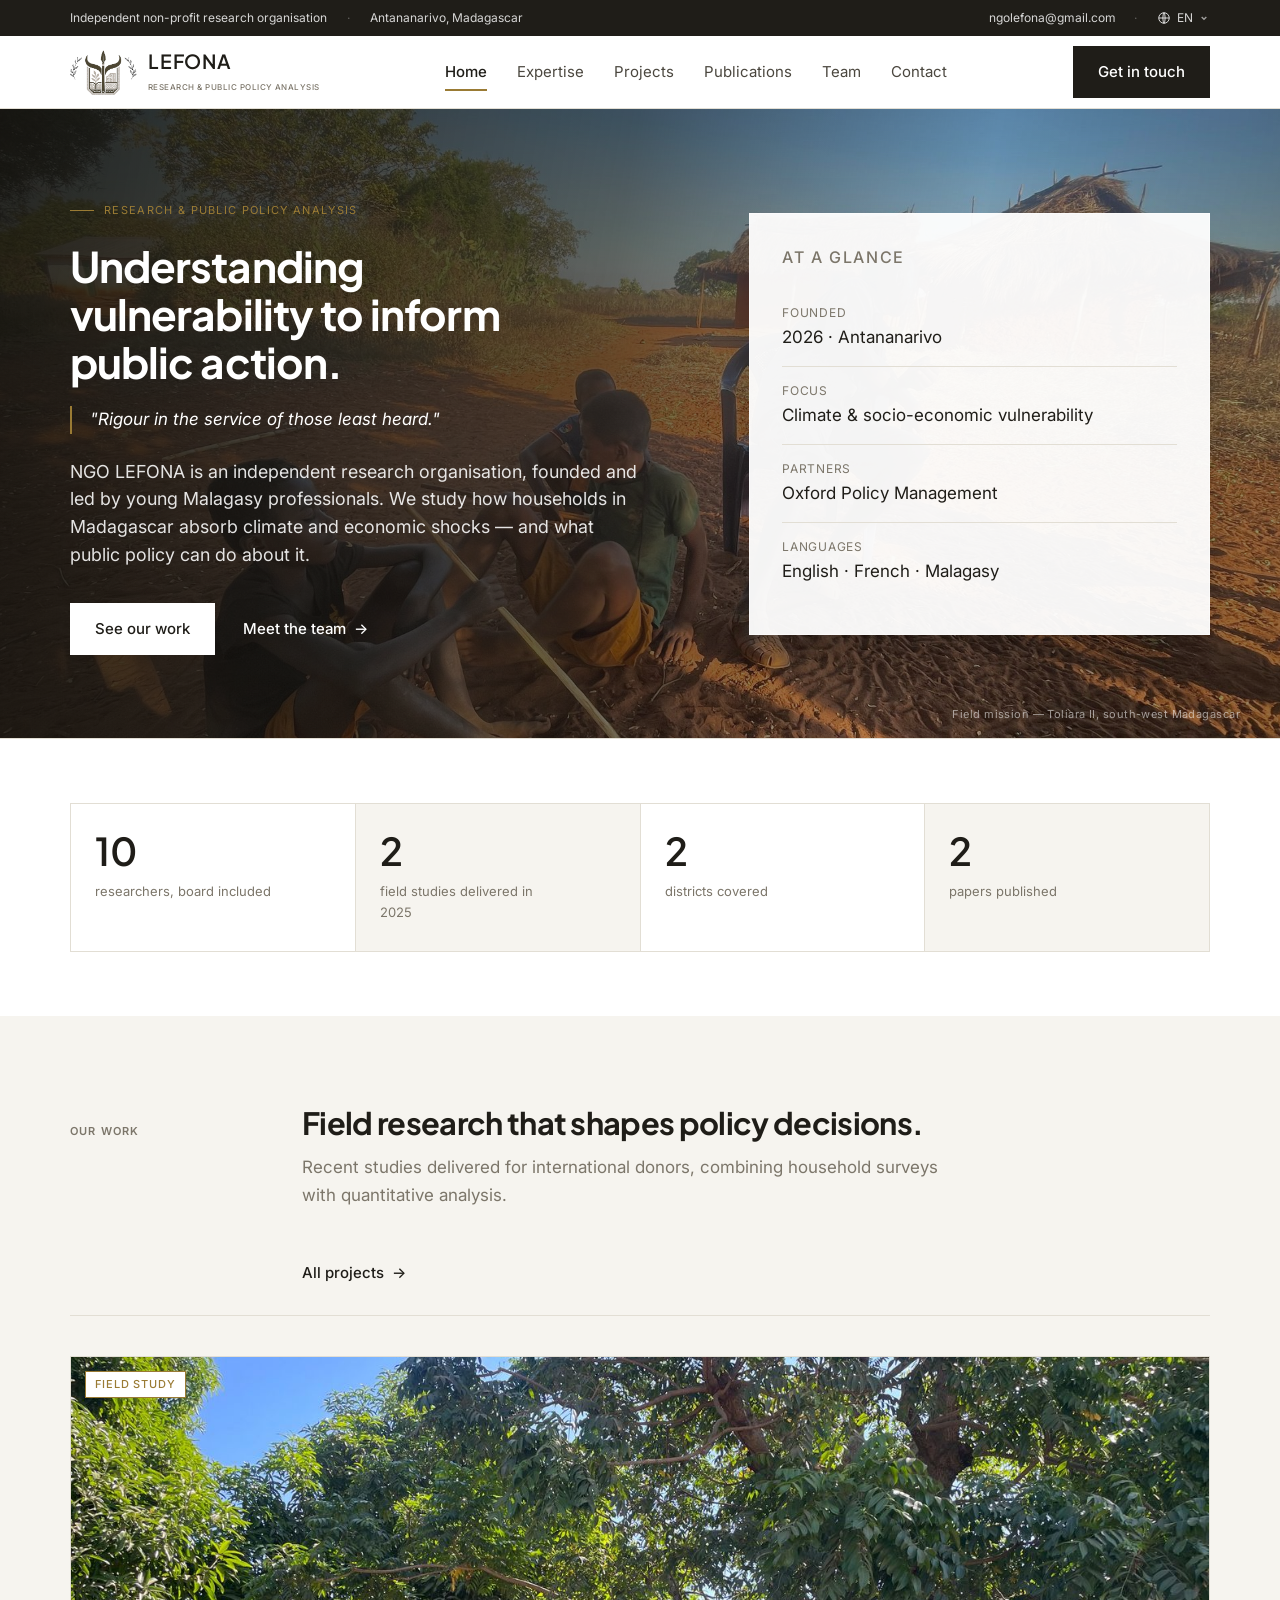
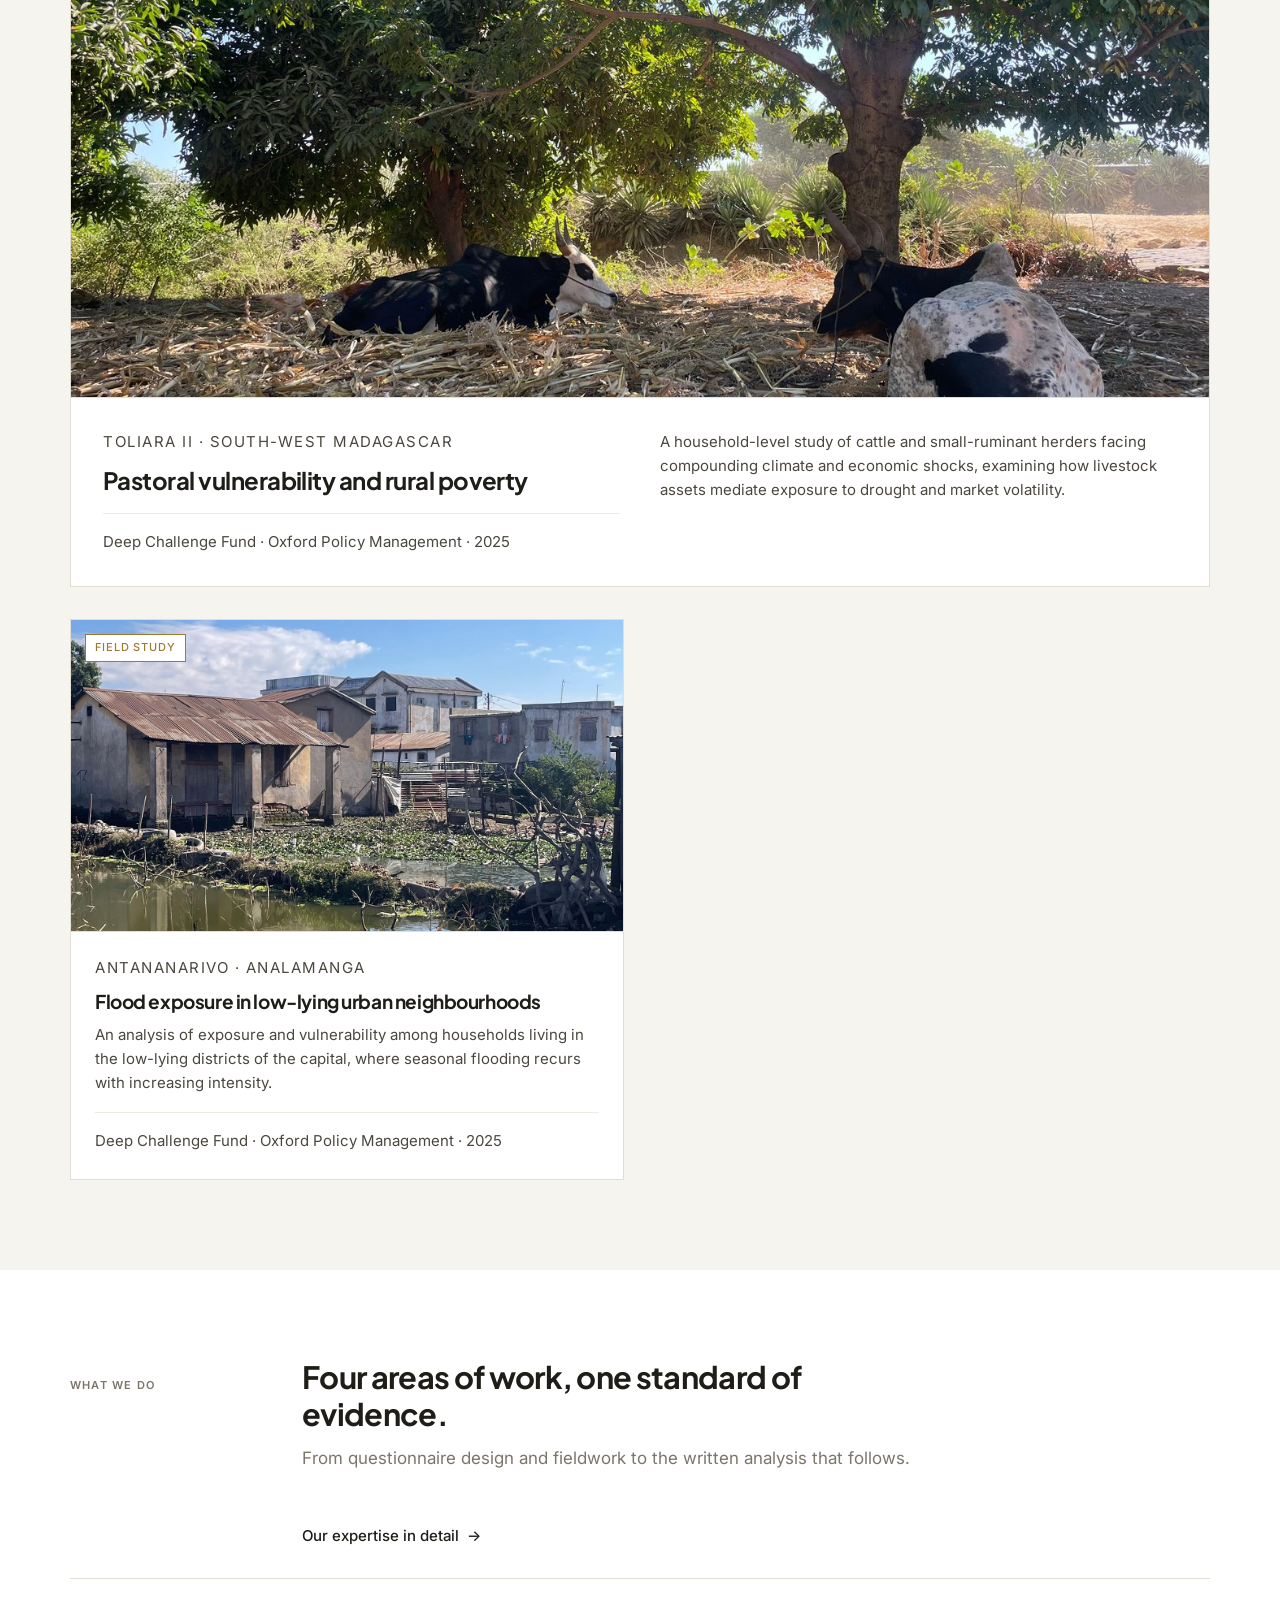
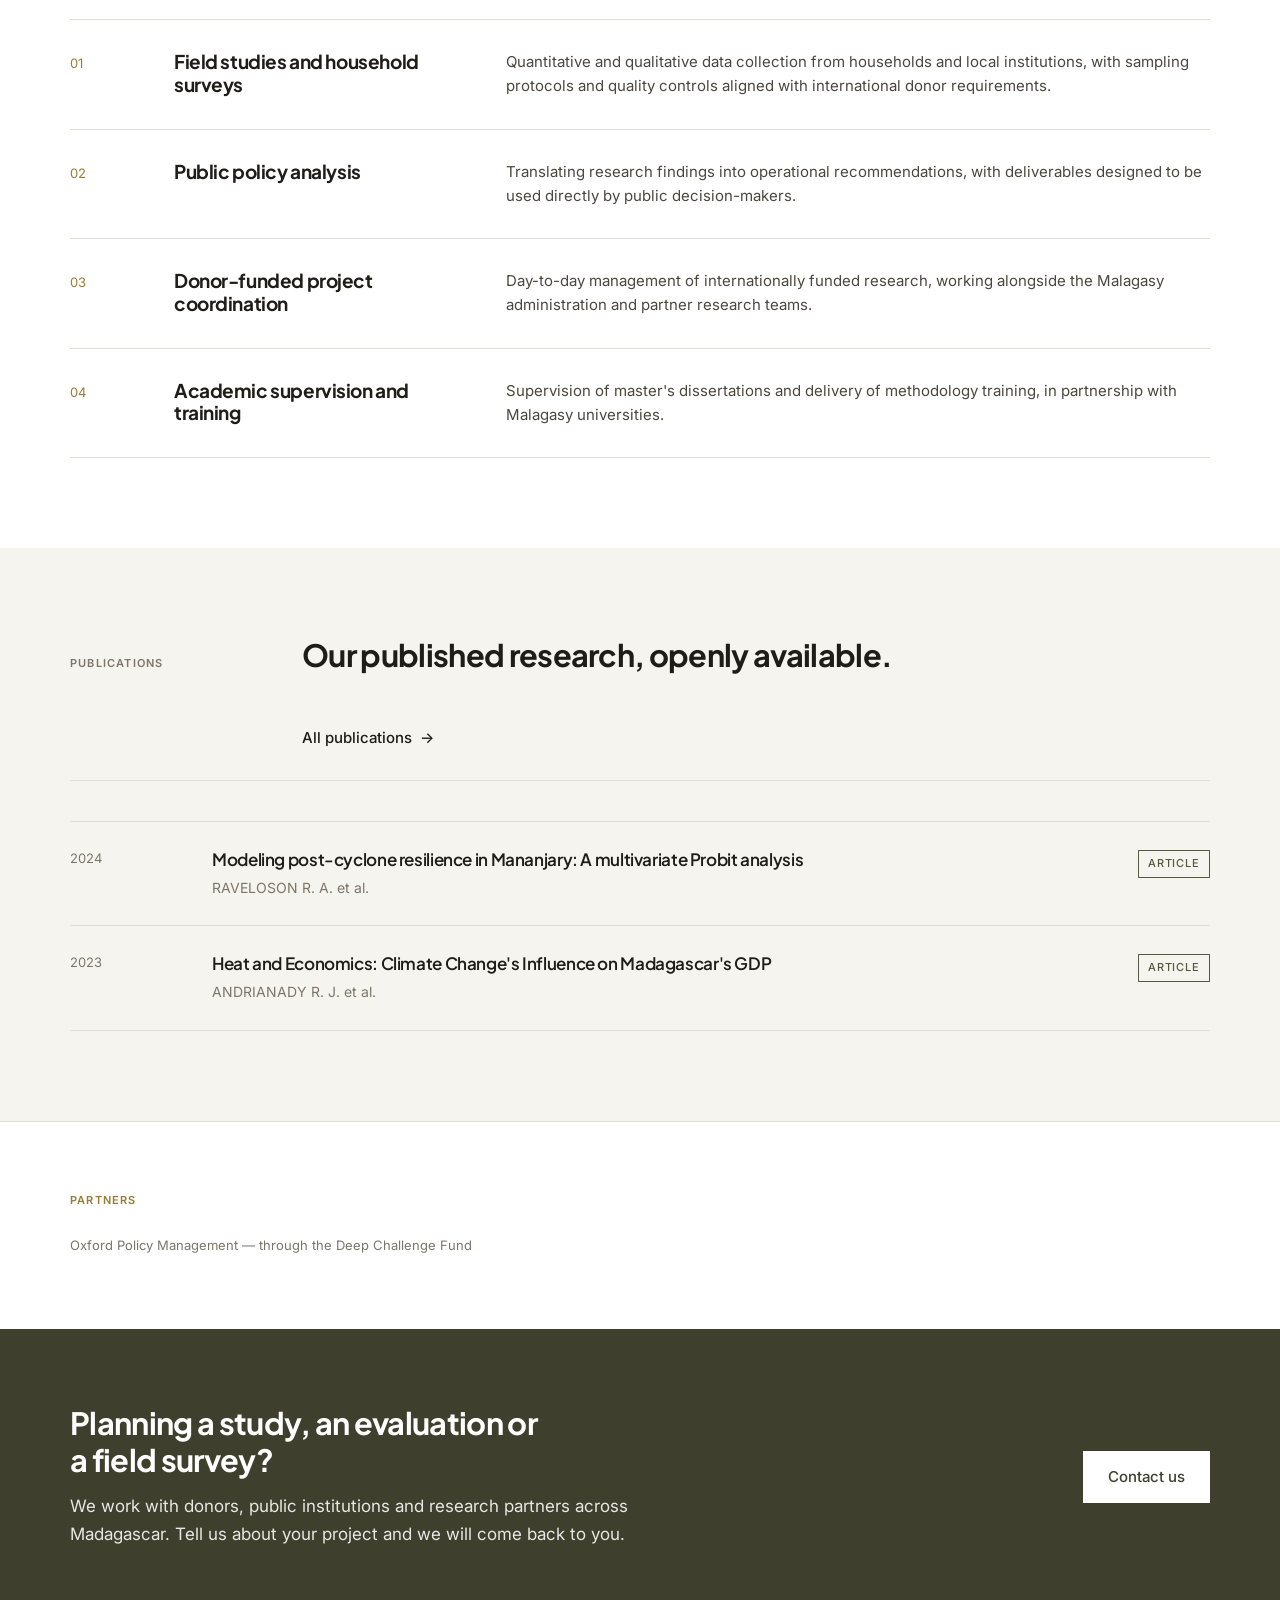
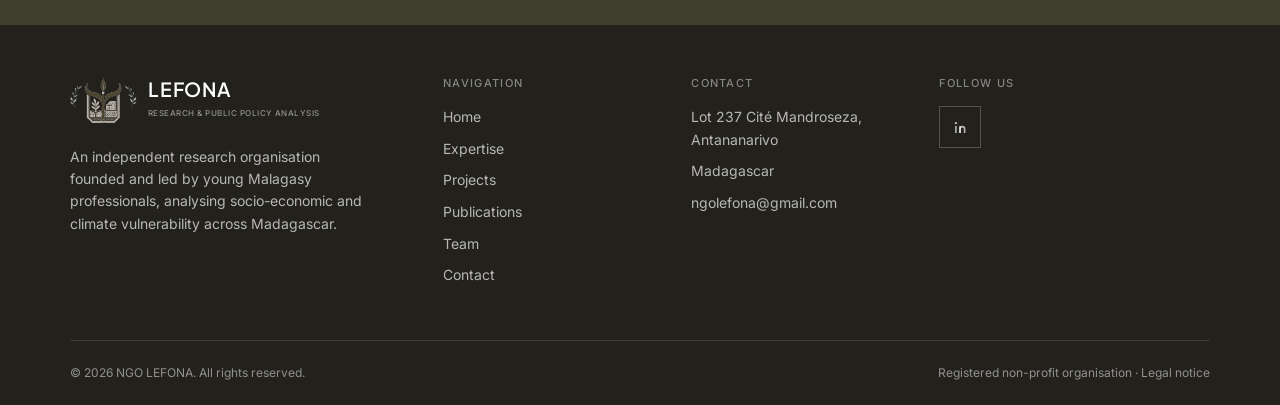
==== commit c84340f7: "Responsive fixes found on real devices, and wording consistency Checked every page at 375, 768 and 1" ====
--- a/index.html
+++ b/index.html
@@ -21,7 +21,7 @@
 <link rel="preconnect" href="https://fonts.googleapis.com">
 <link rel="preconnect" href="https://fonts.gstatic.com" crossorigin>
 <link rel="stylesheet" href="https://fonts.googleapis.com/css2?family=Plus+Jakarta+Sans:wght@500;600;700;800&family=Inter:wght@400;500;600&display=swap">
-<link rel="stylesheet" href="css/style.css?v=20260914j">
+<link rel="stylesheet" href="css/style.css?v=20260914n">
 <script type="application/ld+json">
 {
   "@context": "https://schema.org",
@@ -272,7 +272,7 @@
         </div>
         <div class="row" data-reveal>
           <div class="row__num">02</div>
-          <h3>Public policy analysis</h3>
+          <h3 data-i18n="exp.policy">Public policy analysis</h3>
           <p>Translating research findings into operational recommendations, with deliverables designed to be used directly by public decision-makers.</p>
         </div>
         <div class="row" data-reveal>
@@ -400,7 +400,7 @@
   </footer>
 
   <div id="google-translate" hidden></div>
-  <script src="js/main.js?v=20260914j"></script>
+  <script src="js/main.js?v=20260914n"></script>
   <script src="https://translate.google.com/translate_a/element.js?cb=googleTranslateElementInit" defer></script>
 </body>
 </html>
--- a/css/style.css
+++ b/css/style.css
@@ -109,6 +109,10 @@
 body { top: 0 !important; }
 .skiptranslate iframe { display: none !important; }
 .goog-tooltip, .goog-tooltip:hover { display: none !important; }
+
+/* Loading spinner the widget pins over the top-left of the page */
+.VIpgJd-ZVi9od-aZ2wEe-wOHMyf,
+.VIpgJd-ZVi9od-ORHb-OEVmcd { display: none !important; }
 .goog-text-highlight {
   background: none !important;
   box-shadow: none !important;
@@ -454,8 +458,8 @@
   position: relative;
   border-bottom: 1px solid var(--c-line);
   background-image:
-    linear-gradient(100deg, rgba(20, 18, 14, .88) 0%, rgba(20, 18, 14, .66) 46%,
-                    rgba(20, 18, 14, .34) 72%, rgba(20, 18, 14, .5) 100%),
+    linear-gradient(180deg, rgba(18, 16, 12, .82) 0%, rgba(18, 16, 12, .74) 55%,
+                    rgba(18, 16, 12, .8) 100%),
     url("../images/hero-field-sm.jpg");
   background-size: cover;
   background-position: center 58%;
@@ -529,13 +533,13 @@
   font-family: var(--f-sans);
   font-style: italic;
   font-size: 1.0625rem;
-  color: var(--c-olive);
+  color: #fff;                 /* texte posé sur la photo du bandeau */
   margin-top: 20px;
   padding-left: 18px;
   border-left: 2px solid var(--c-brass);
 }
 
-.hero__lede { margin-top: 24px; max-width: 52ch; color: var(--c-body); }
+.hero__lede { margin-top: 24px; max-width: 52ch; color: rgba(255, 255, 255, .9); }
 
 .hero__actions {
   display: flex;
@@ -1138,6 +1142,9 @@
 
 @media (max-width: 940px) {
   .burger { display: flex; }
+
+  /* Le bouton d'appel est repris dans le menu : inutile de le garder ici */
+  .masthead__actions .btn--solid { display: none; }
 
   .nav {
     position: fixed;
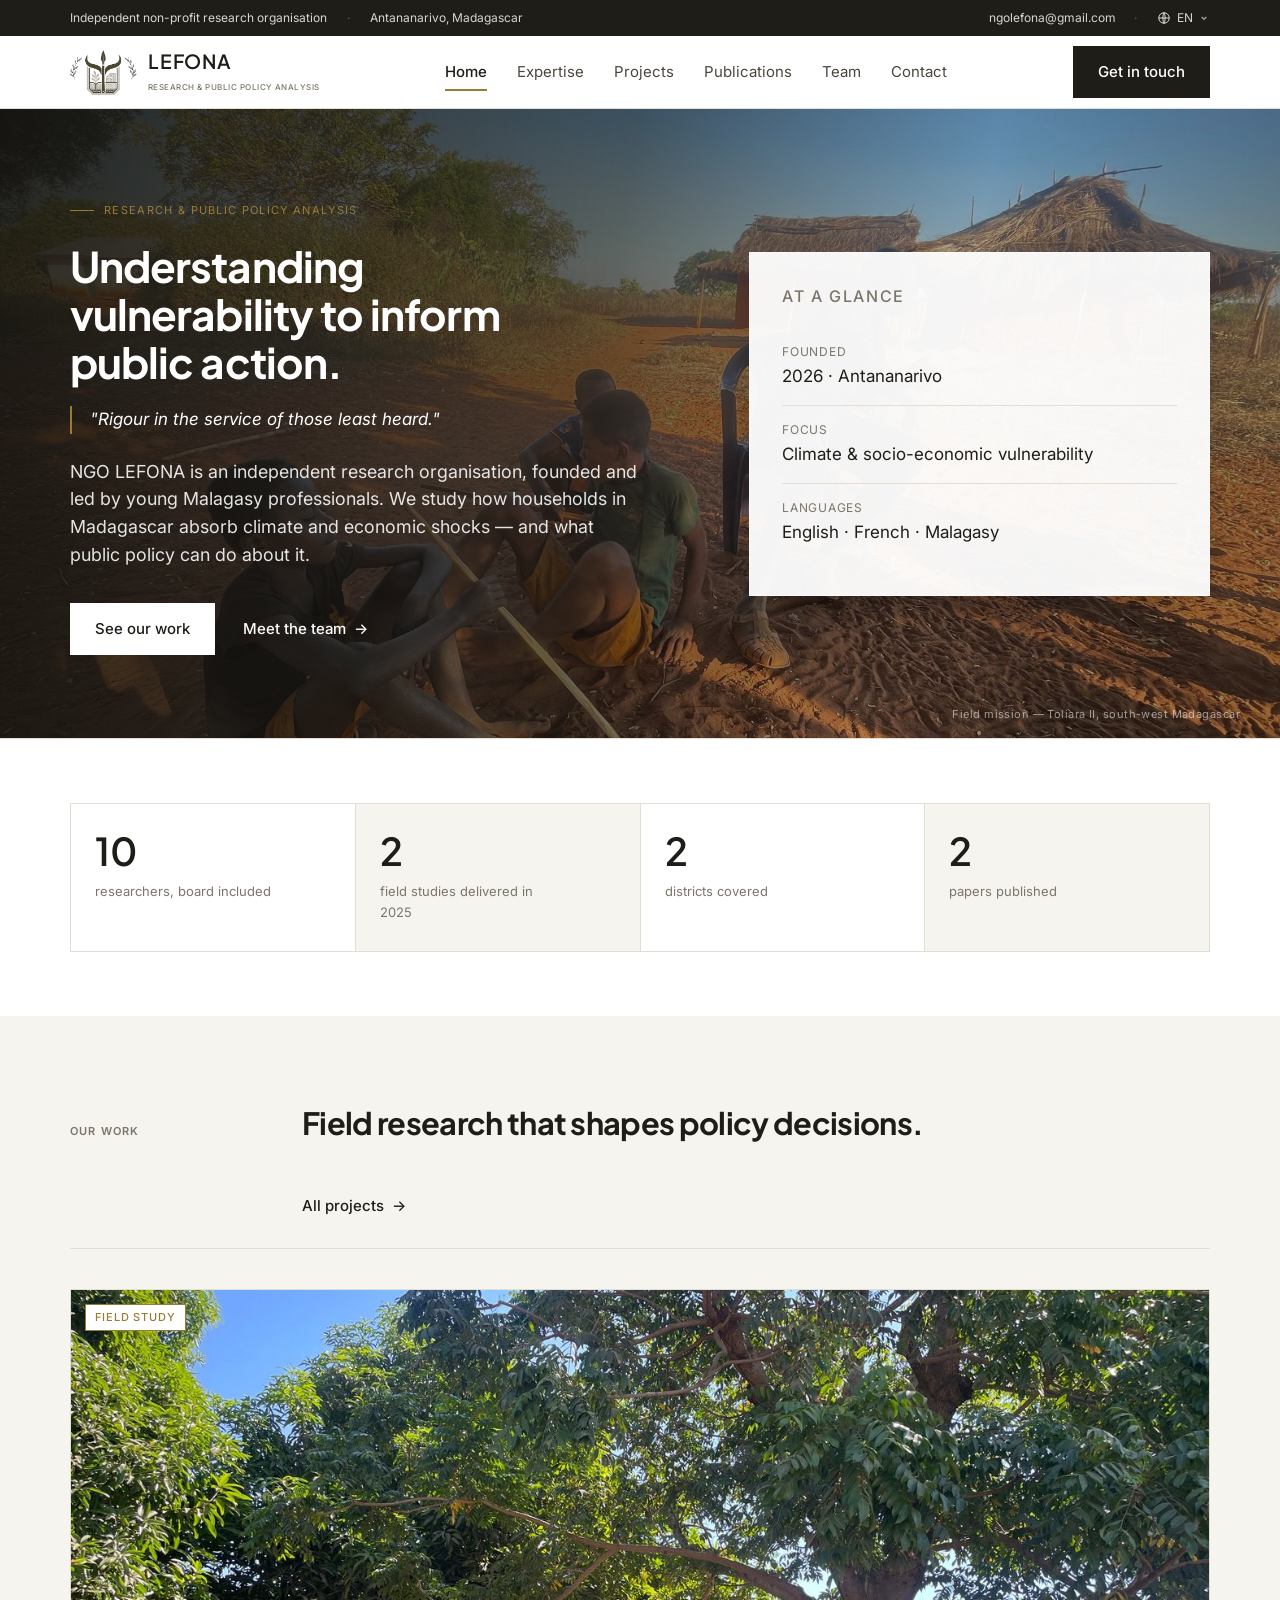
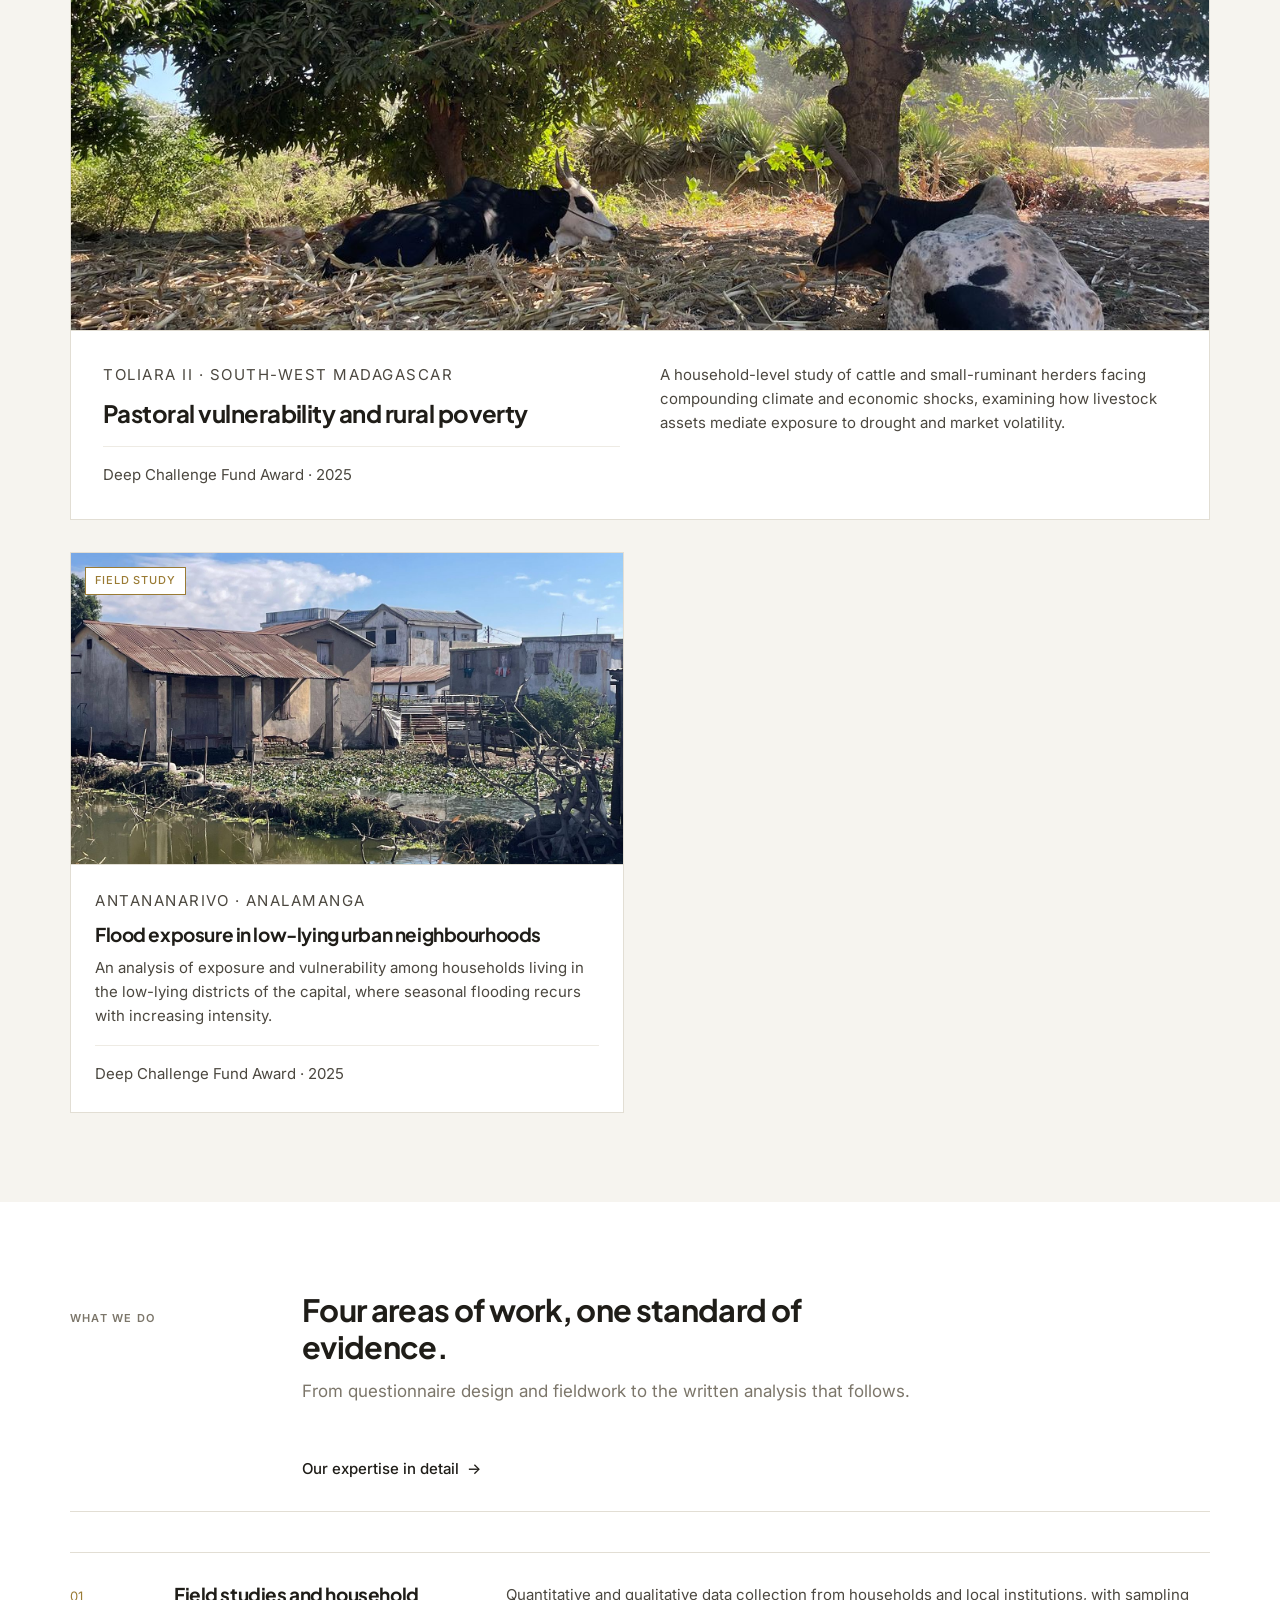
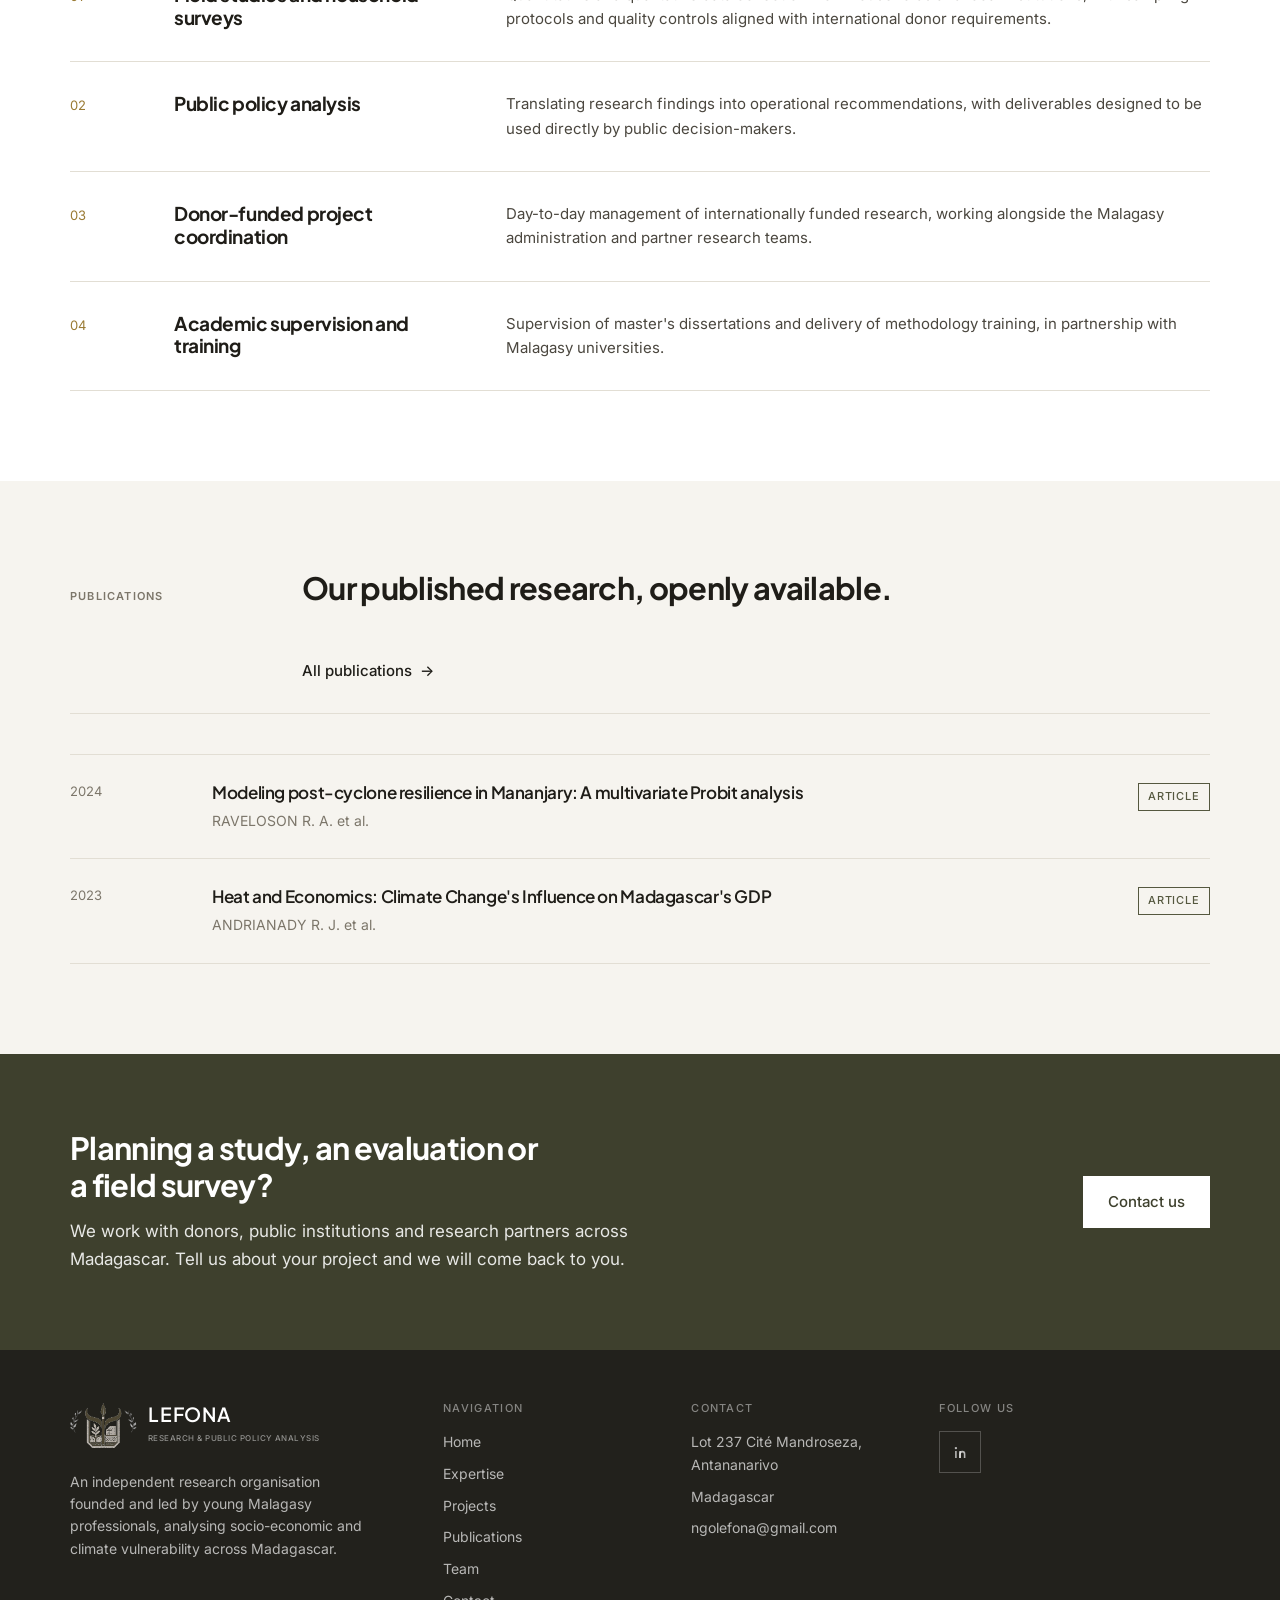
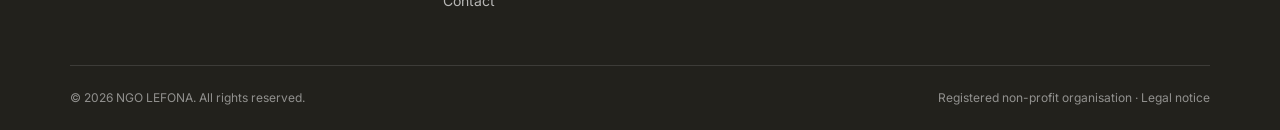
==== commit a982b783: "Remove every mention of the commissioning organisation At the client's request: - Funder line now re" ====
--- a/index.html
+++ b/index.html
@@ -5,13 +5,13 @@
 <meta name="viewport" content="width=device-width, initial-scale=1">
 <title>Independent research on vulnerability in Madagascar | NGO LEFONA</title>
 <meta name="description" content="NGO LEFONA is an independent research organisation analysing socio-economic and climate vulnerability in Madagascar, working with international donors and the Malagasy administration.">
-<link rel="canonical" href="https://association-lefona.github.io/index.html">
+<link rel="canonical" href="https://association-lefona.github.io/">
 
 <meta property="og:type" content="website">
 <meta property="og:site_name" content="NGO LEFONA">
 <meta property="og:title" content="Independent research on vulnerability in Madagascar | NGO LEFONA">
 <meta property="og:description" content="NGO LEFONA is an independent research organisation analysing socio-economic and climate vulnerability in Madagascar, working with international donors and the Malagasy administration.">
-<meta property="og:url" content="https://association-lefona.github.io/index.html">
+<meta property="og:url" content="https://association-lefona.github.io/">
 <meta property="og:image" content="https://association-lefona.github.io/images/logo-lefona.png">
 <meta name="twitter:card" content="summary">
 
@@ -21,7 +21,7 @@
 <link rel="preconnect" href="https://fonts.googleapis.com">
 <link rel="preconnect" href="https://fonts.gstatic.com" crossorigin>
 <link rel="stylesheet" href="https://fonts.googleapis.com/css2?family=Plus+Jakarta+Sans:wght@500;600;700;800&family=Inter:wght@400;500;600&display=swap">
-<link rel="stylesheet" href="css/style.css?v=20260914n">
+<link rel="stylesheet" href="css/style.css?v=20260914q">
 <script type="application/ld+json">
 {
   "@context": "https://schema.org",
@@ -174,9 +174,6 @@
           <div class="fact" style="grid-template-columns:1fr;gap:2px;padding-block:14px">
             <dt data-i18n="lbl.focus">Focus</dt><dd>Climate &amp; socio-economic vulnerability</dd>
           </div>
-          <div class="fact" style="grid-template-columns:1fr;gap:2px;padding-block:14px">
-            <dt data-i18n="lbl.partner">Partners</dt><dd><span translate="no" class="notranslate">Oxford Policy Management</span></dd>
-          </div>
           <div class="fact" style="grid-template-columns:1fr;gap:2px;padding-block:14px;border-bottom:0">
             <dt data-i18n="lbl.languages">Languages</dt><dd>English · French · Malagasy</dd>
           </div>
@@ -215,8 +212,6 @@
         <p class="kicker">Our work</p>
         <div class="section-head__body">
           <h2>Field research that shapes policy decisions.</h2>
-          <p>Recent studies delivered for international donors, combining household
-             surveys with quantitative analysis.</p>
         </div>
         <div class="section-head__link"><a class="arrow" href="projects.html">All projects</a></div>
       </div>
@@ -232,7 +227,7 @@
             <p class="card__place"><span translate="no" class="notranslate">Toliara II · South-West Madagascar</span></p>
             <h3>Pastoral vulnerability and rural poverty</h3>
             <p>A household-level study of cattle and small-ruminant herders facing compounding climate and economic shocks, examining how livestock assets mediate exposure to drought and market volatility.</p>
-            <p class="card__foot"><span translate="no" class="notranslate">Deep Challenge Fund · Oxford Policy Management</span>&nbsp;· 2025</p>
+            <p class="card__foot"><span translate="no" class="notranslate">Deep Challenge Fund Award</span>&nbsp;· 2025</p>
           </div>
         </article>
 
@@ -245,7 +240,7 @@
             <p class="card__place"><span translate="no" class="notranslate">Antananarivo · Analamanga</span></p>
             <h3>Flood exposure in low-lying urban neighbourhoods</h3>
             <p>An analysis of exposure and vulnerability among households living in the low-lying districts of the capital, where seasonal flooding recurs with increasing intensity.</p>
-            <p class="card__foot"><span translate="no" class="notranslate">Deep Challenge Fund · Oxford Policy Management</span>&nbsp;· 2025</p>
+            <p class="card__foot"><span translate="no" class="notranslate">Deep Challenge Fund Award</span>&nbsp;· 2025</p>
           </div>
         </article>
       </div>
@@ -320,17 +315,6 @@
     </div>
   </section>
 
-  <section class="section section--tight section--rule">
-    <div class="container">
-      <!-- ÉQUIPE CONTENU : ajoutez ici un <li> par nouveau partenaire ou
-           bailleur, au fur et à mesure des projets. -->
-      <p class="kicker" style="margin-bottom:18px" data-i18n="lbl.partner">Partners</p>
-      <ul class="partners">
-        <li><span translate="no" class="notranslate">Oxford Policy Management</span>&nbsp;—
-            through the&nbsp;<span translate="no" class="notranslate">Deep Challenge Fund</span></li>
-      </ul>
-    </div>
-  </section>
 
   <section class="cta">
     <div class="container cta__grid">
@@ -400,7 +384,7 @@
   </footer>
 
   <div id="google-translate" hidden></div>
-  <script src="js/main.js?v=20260914n"></script>
+  <script src="js/main.js?v=20260914q"></script>
   <script src="https://translate.google.com/translate_a/element.js?cb=googleTranslateElementInit" defer></script>
 </body>
 </html>
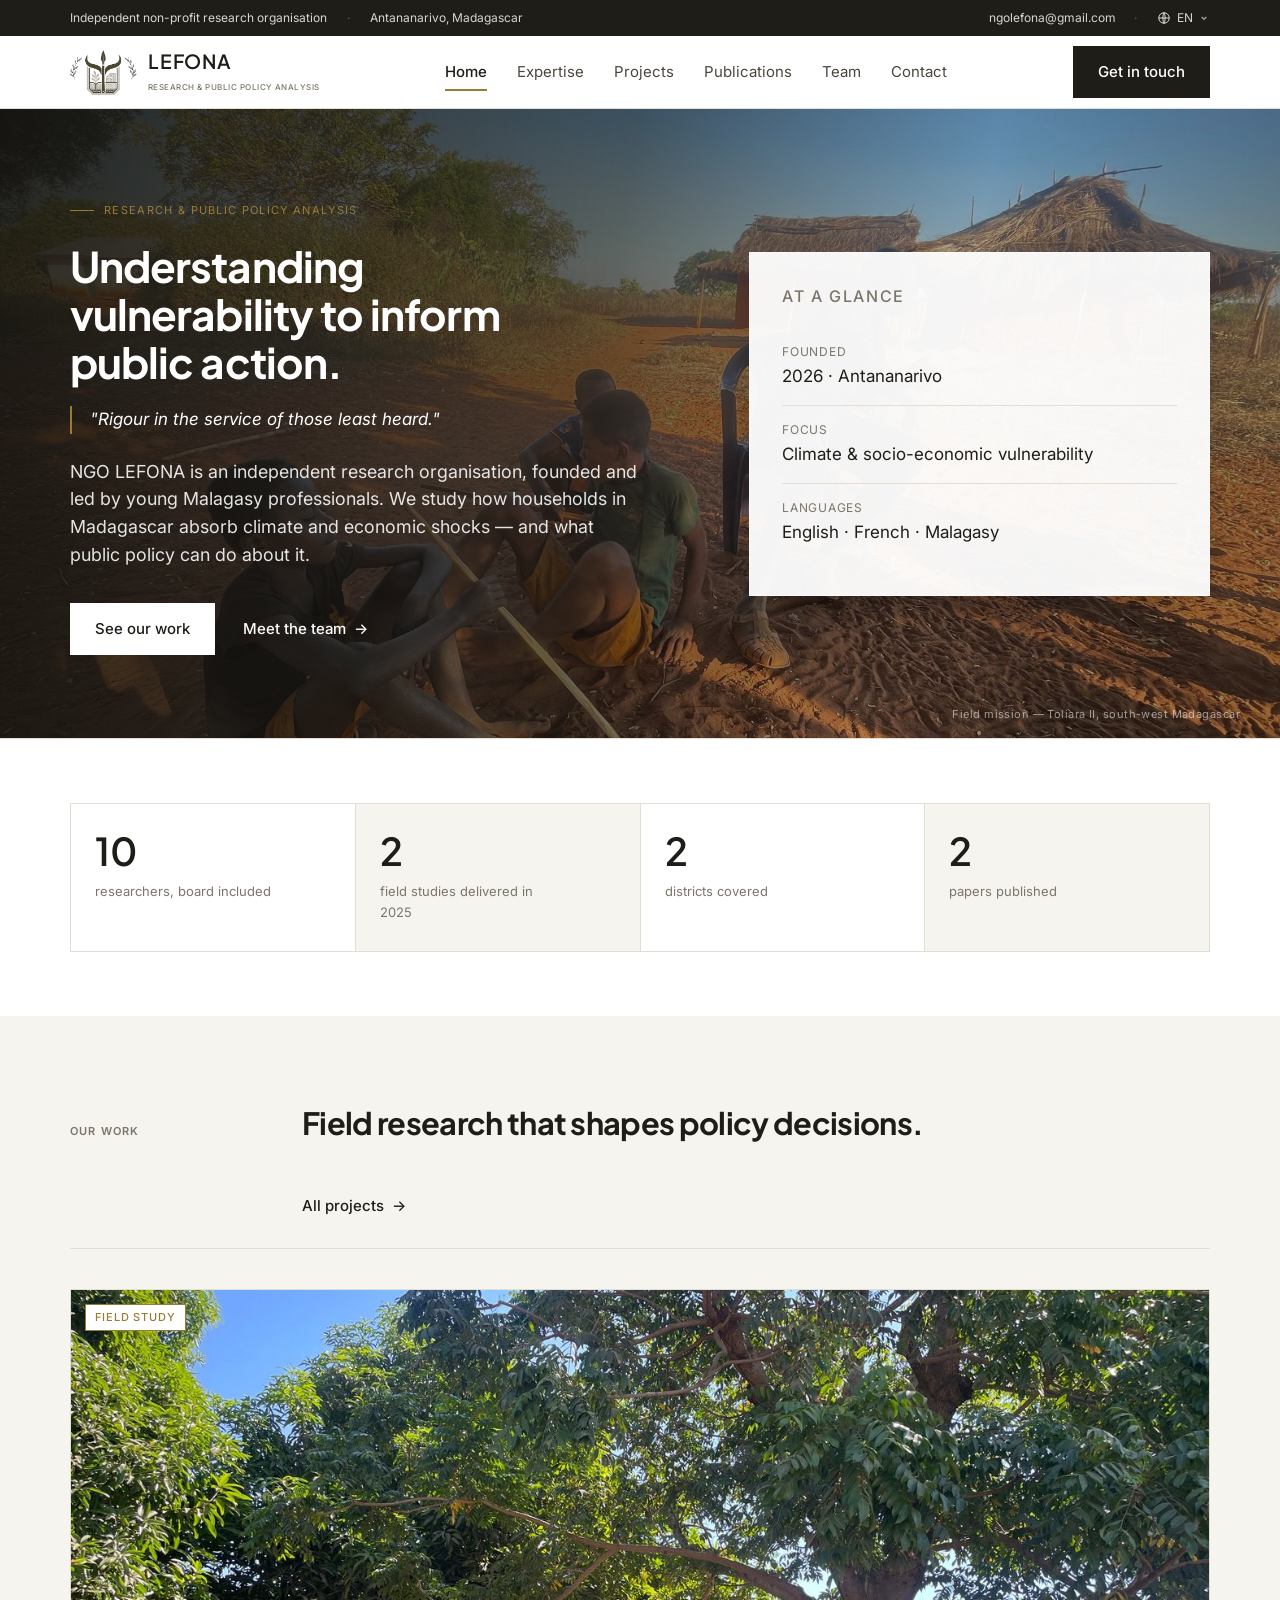
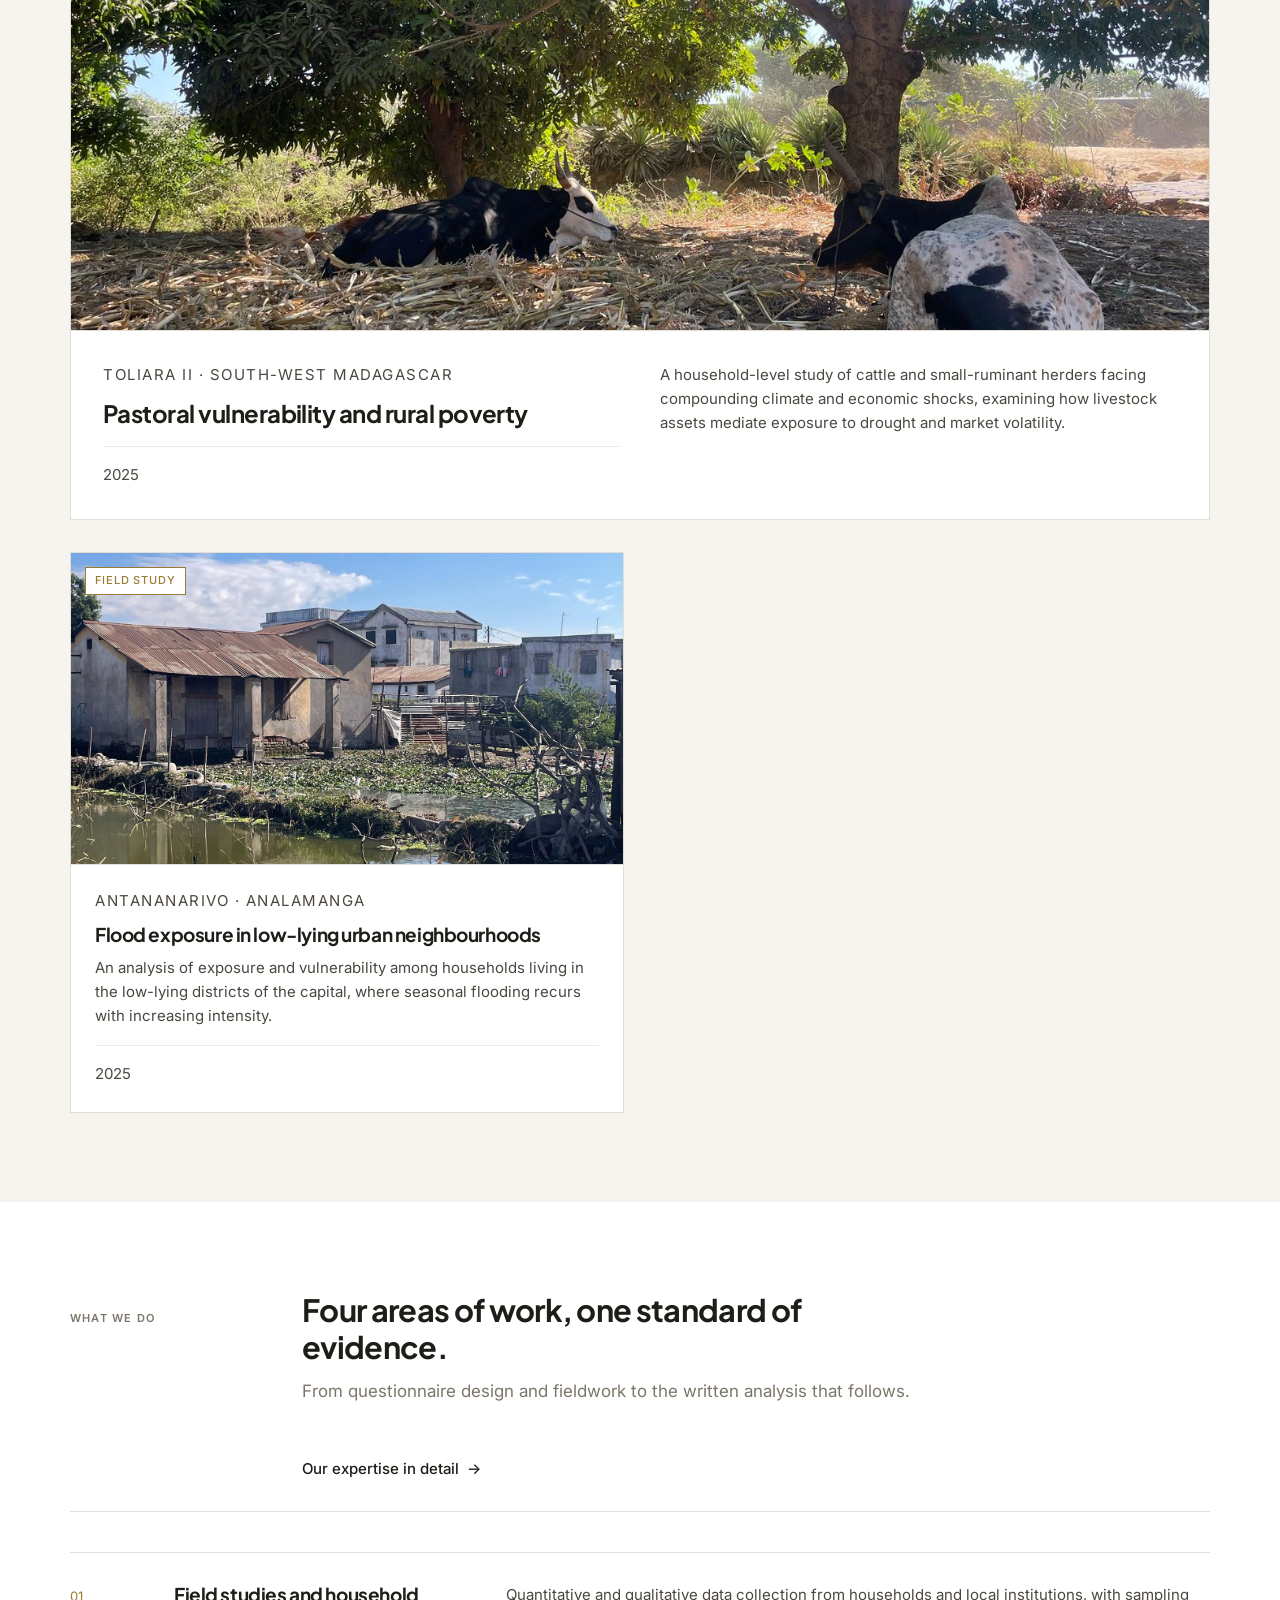
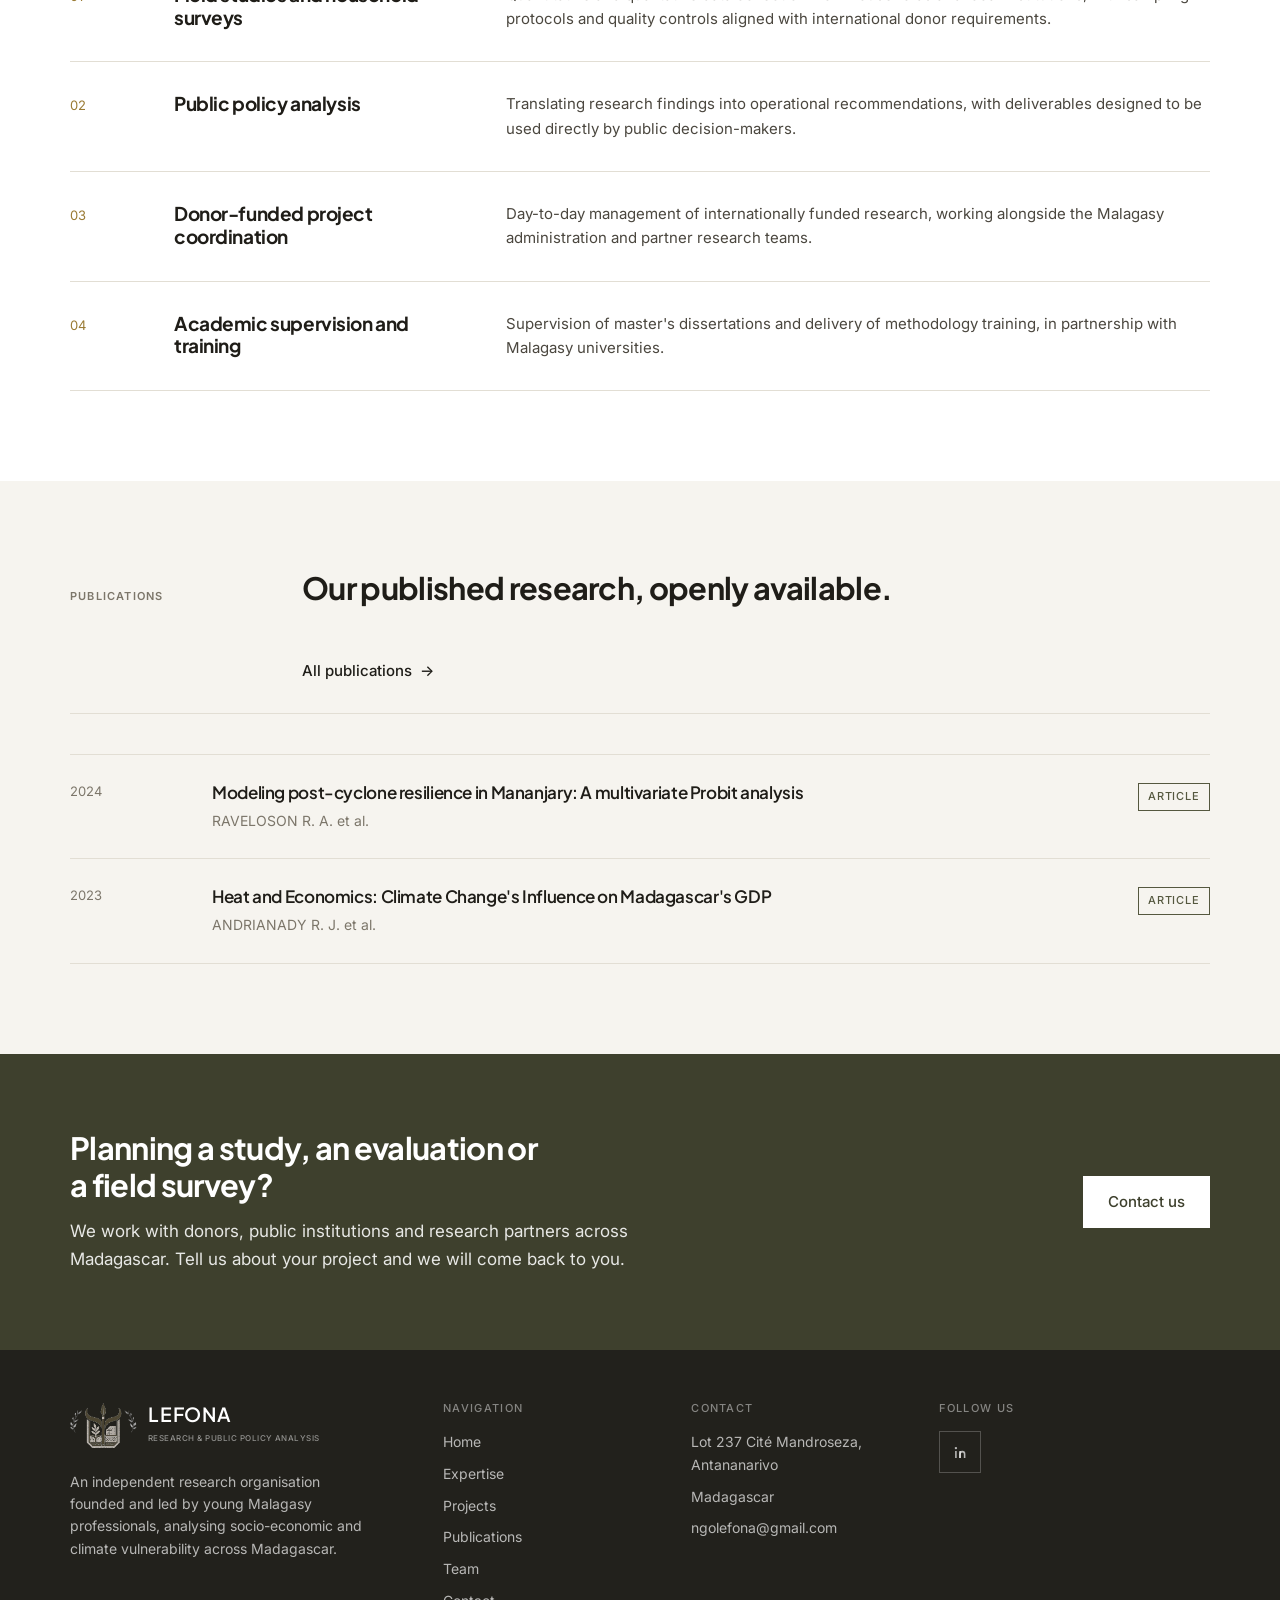
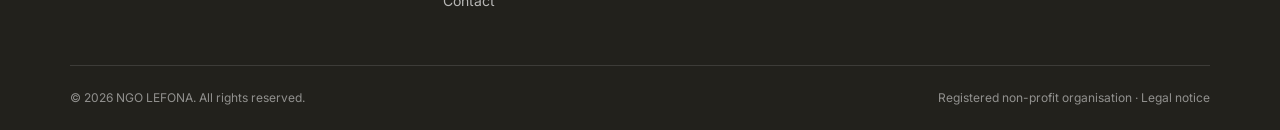
==== commit 8b69a9bf: "Drop the funder name from the project cards, keep the year Co-Authored-By: Claude Fable 5 <noreply@a" ====
--- a/index.html
+++ b/index.html
@@ -21,7 +21,7 @@
 <link rel="preconnect" href="https://fonts.googleapis.com">
 <link rel="preconnect" href="https://fonts.gstatic.com" crossorigin>
 <link rel="stylesheet" href="https://fonts.googleapis.com/css2?family=Plus+Jakarta+Sans:wght@500;600;700;800&family=Inter:wght@400;500;600&display=swap">
-<link rel="stylesheet" href="css/style.css?v=20260914q">
+<link rel="stylesheet" href="css/style.css?v=20260914s">
 <script type="application/ld+json">
 {
   "@context": "https://schema.org",
@@ -227,7 +227,7 @@
             <p class="card__place"><span translate="no" class="notranslate">Toliara II · South-West Madagascar</span></p>
             <h3>Pastoral vulnerability and rural poverty</h3>
             <p>A household-level study of cattle and small-ruminant herders facing compounding climate and economic shocks, examining how livestock assets mediate exposure to drought and market volatility.</p>
-            <p class="card__foot"><span translate="no" class="notranslate">Deep Challenge Fund Award</span>&nbsp;· 2025</p>
+            <p class="card__foot"><time datetime="2025">2025</time></p>
           </div>
         </article>
 
@@ -240,7 +240,7 @@
             <p class="card__place"><span translate="no" class="notranslate">Antananarivo · Analamanga</span></p>
             <h3>Flood exposure in low-lying urban neighbourhoods</h3>
             <p>An analysis of exposure and vulnerability among households living in the low-lying districts of the capital, where seasonal flooding recurs with increasing intensity.</p>
-            <p class="card__foot"><span translate="no" class="notranslate">Deep Challenge Fund Award</span>&nbsp;· 2025</p>
+            <p class="card__foot"><time datetime="2025">2025</time></p>
           </div>
         </article>
       </div>
@@ -384,7 +384,7 @@
   </footer>
 
   <div id="google-translate" hidden></div>
-  <script src="js/main.js?v=20260914q"></script>
+  <script src="js/main.js?v=20260914s"></script>
   <script src="https://translate.google.com/translate_a/element.js?cb=googleTranslateElementInit" defer></script>
 </body>
 </html>
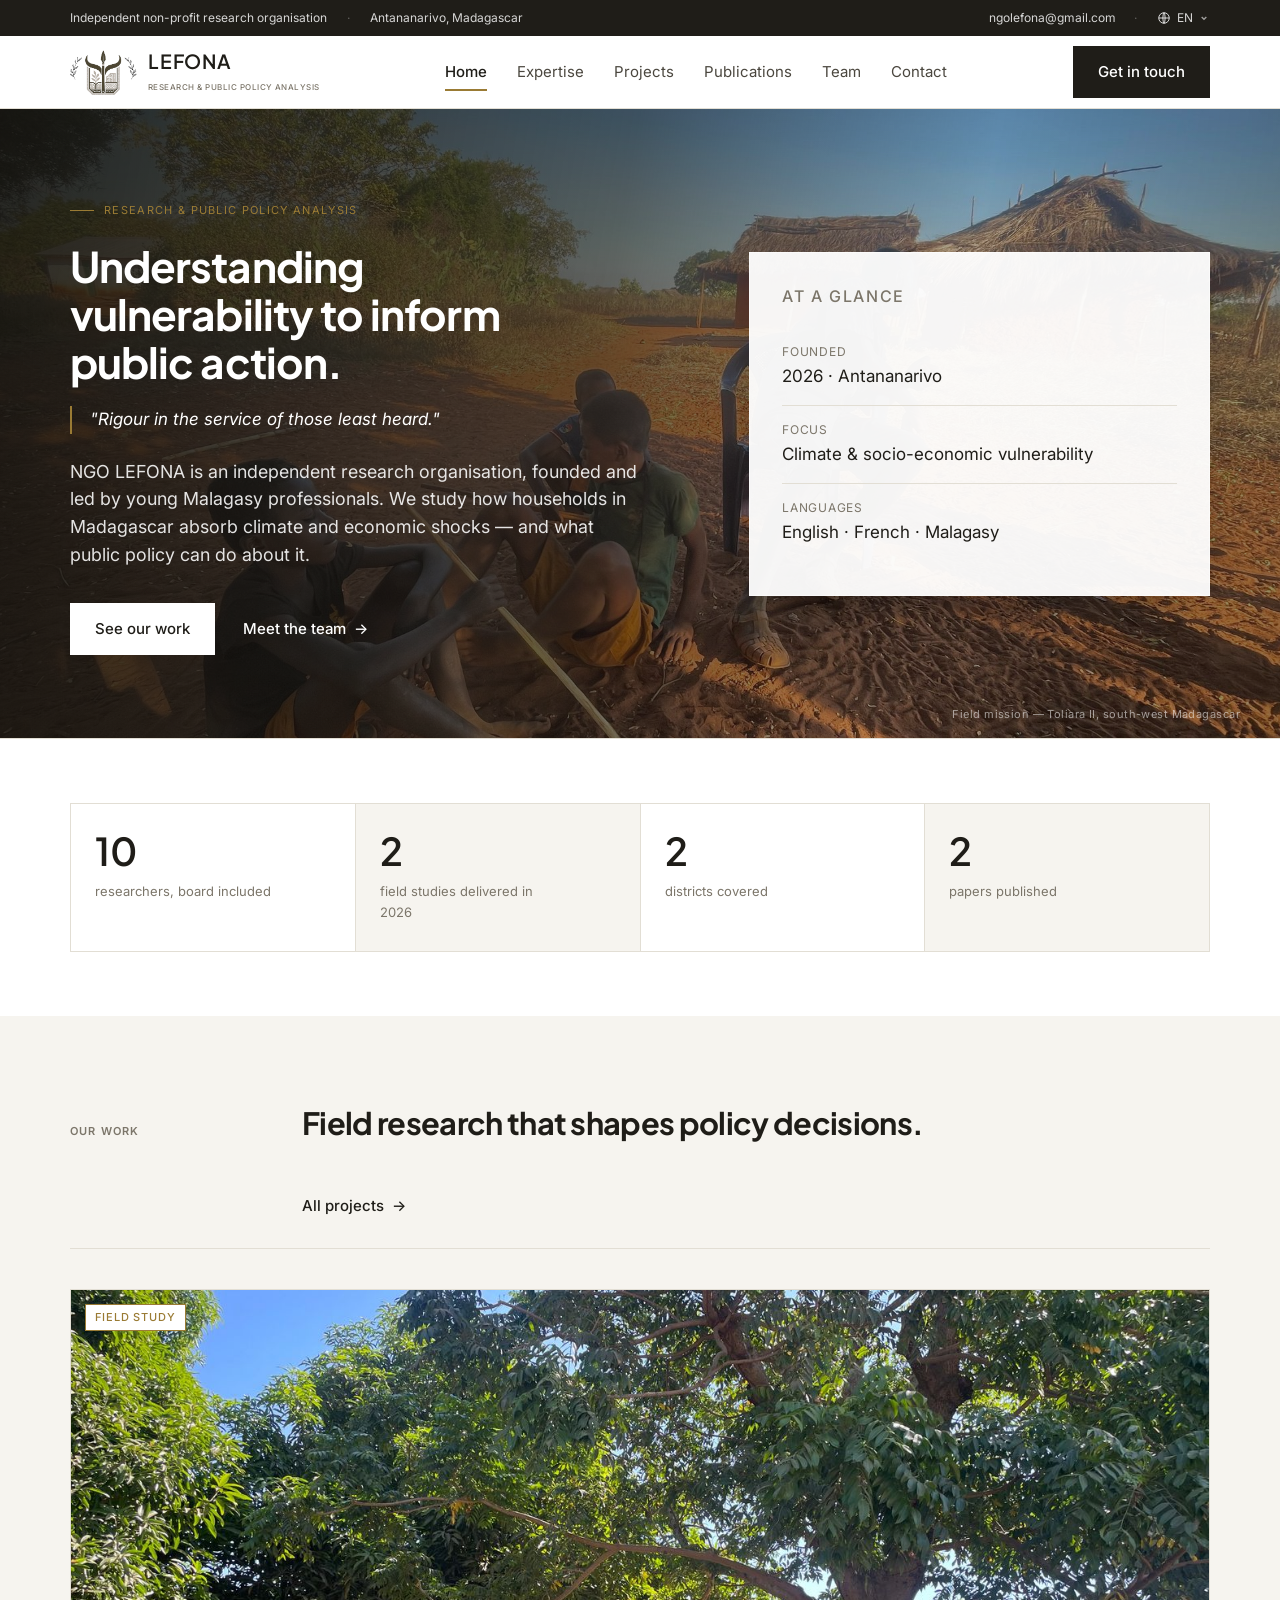
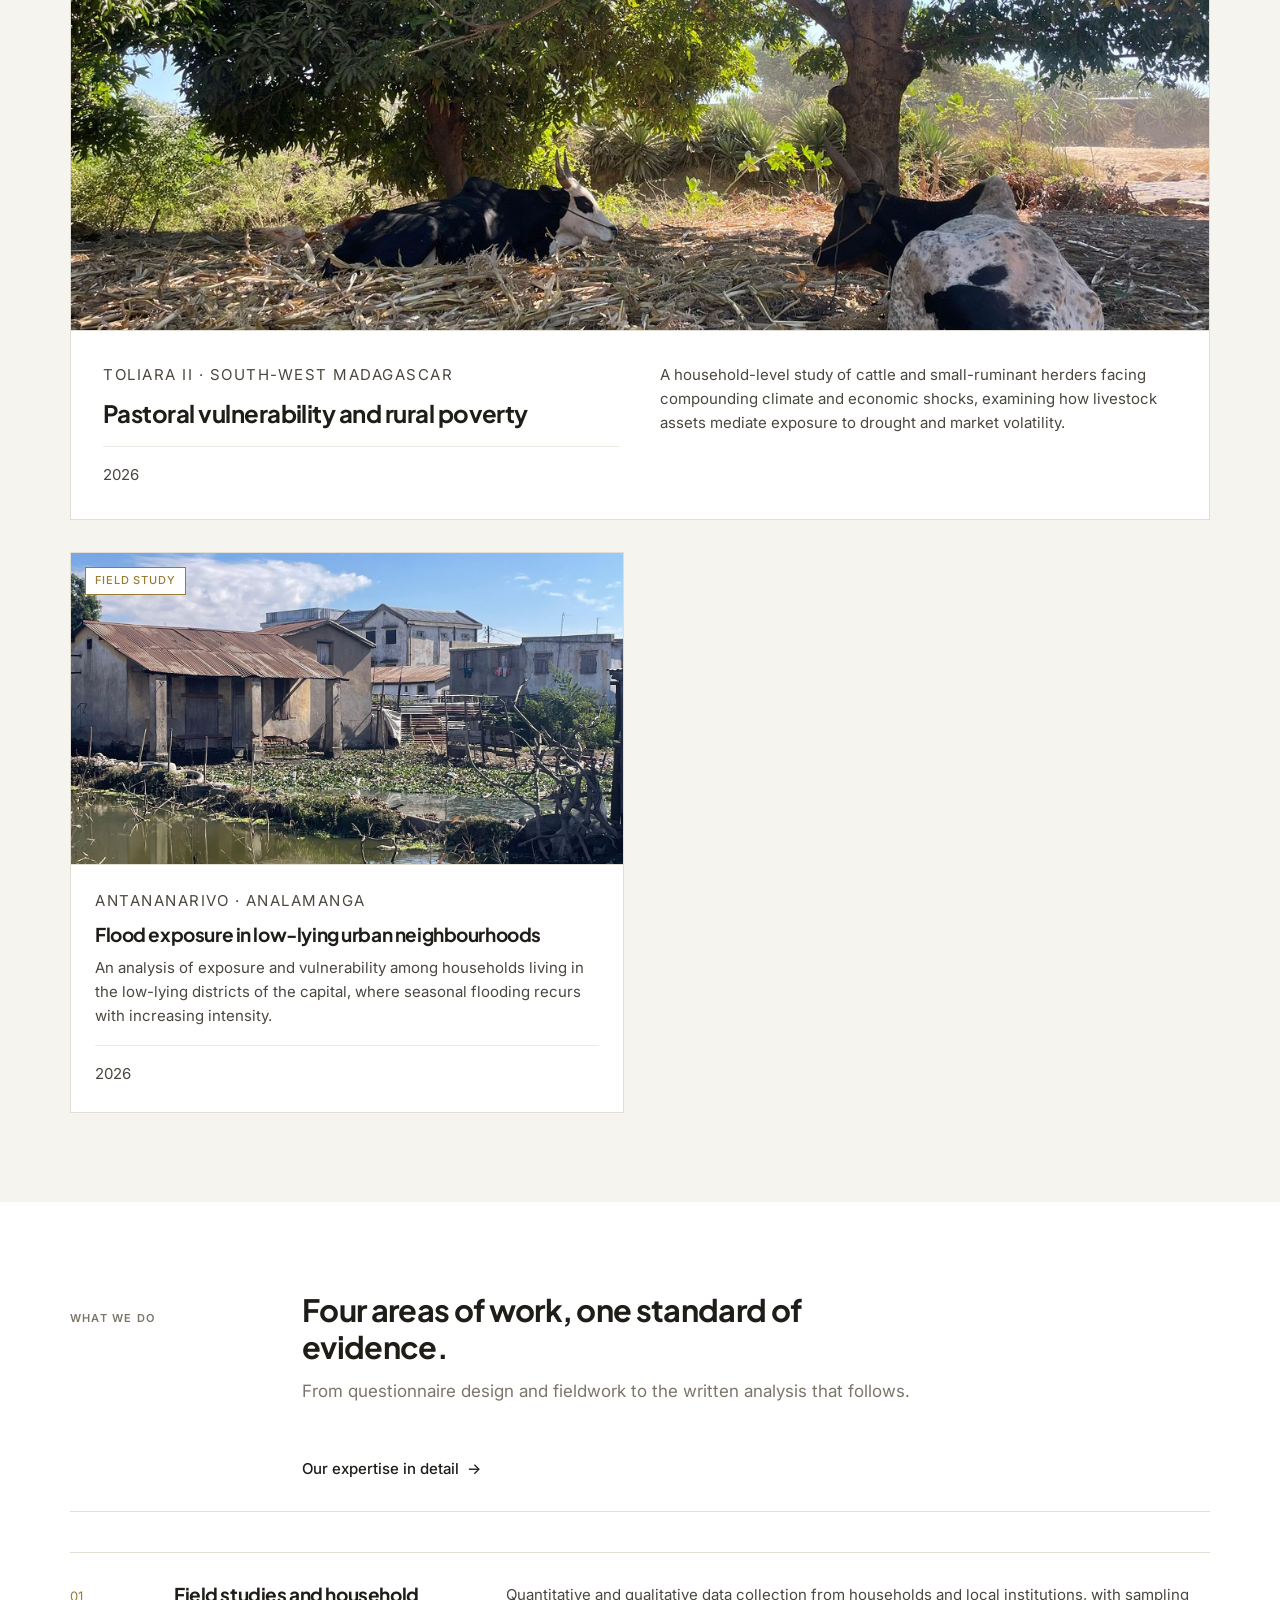
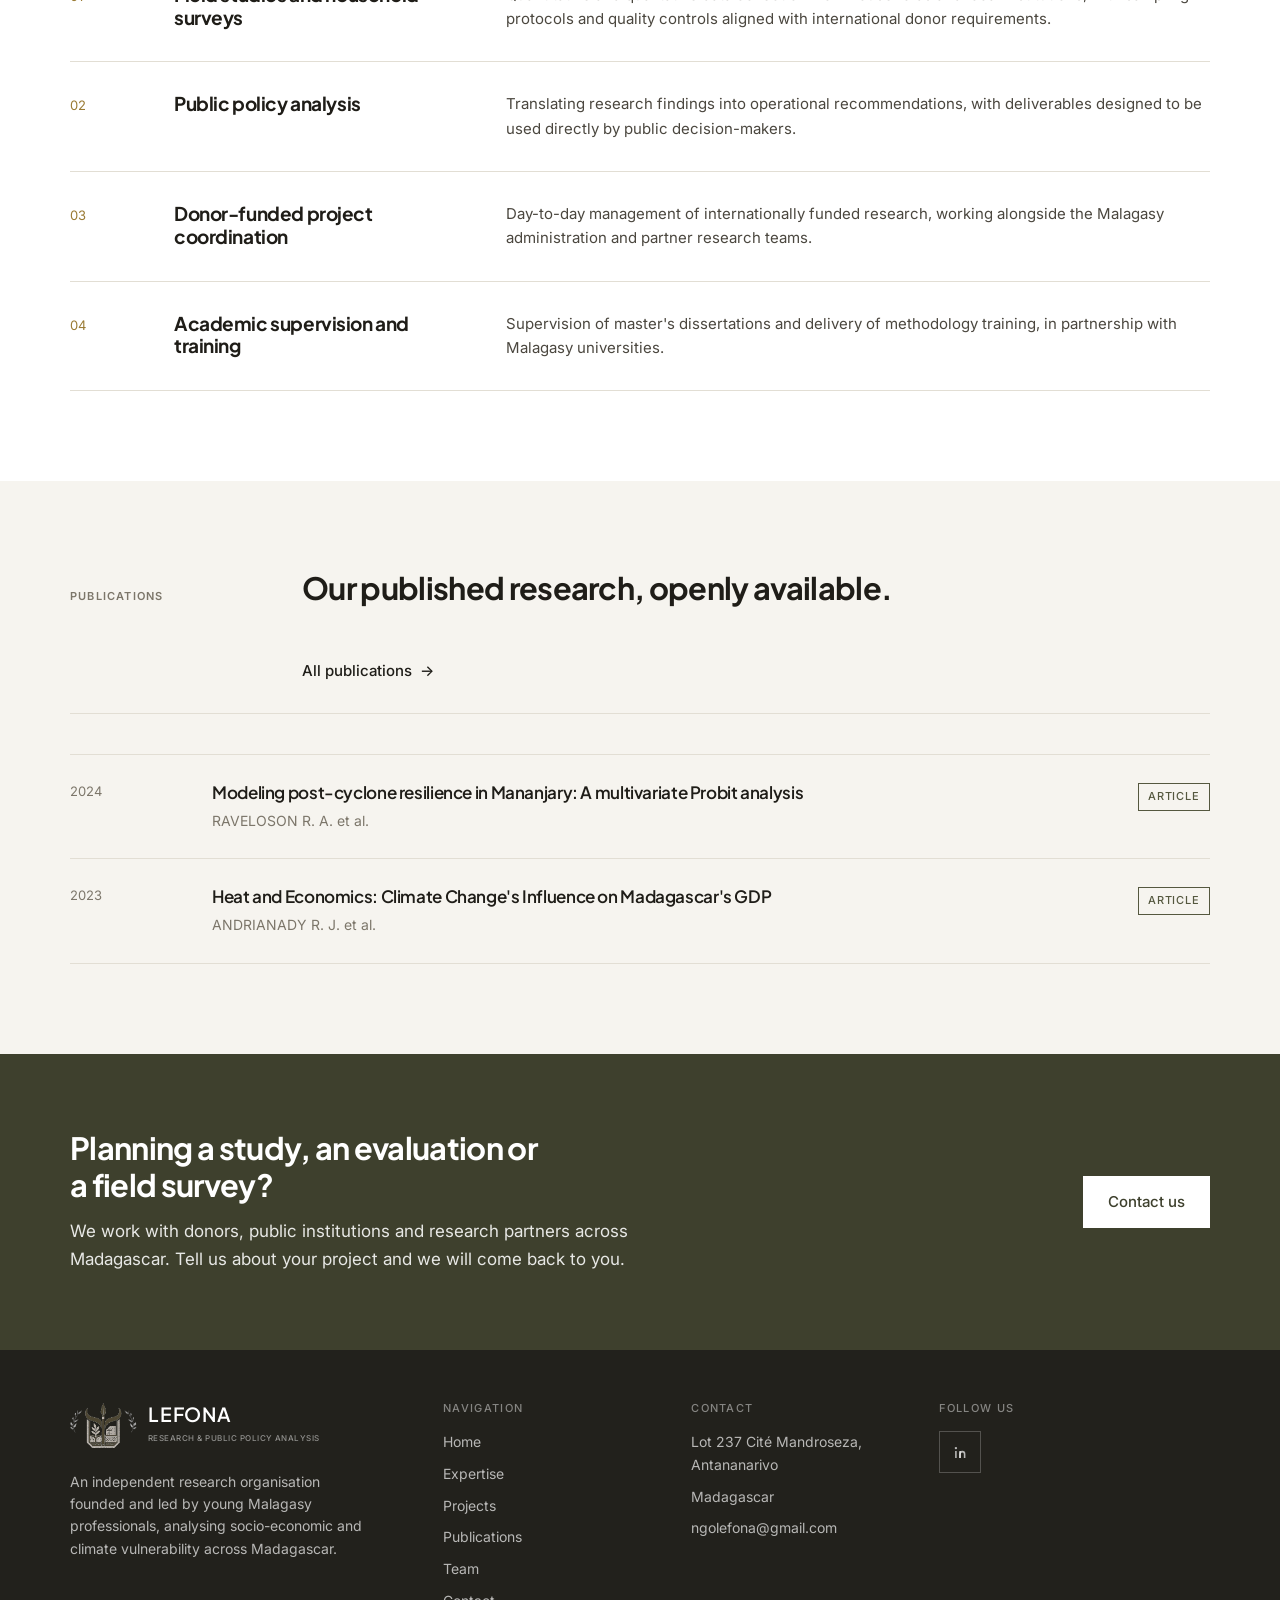
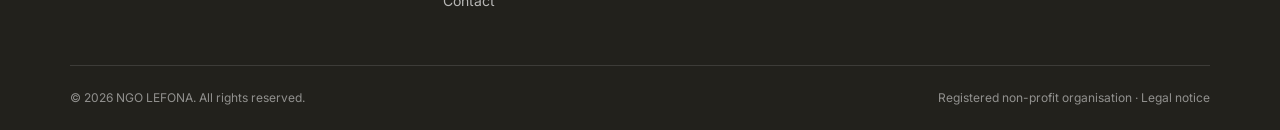
==== commit 2128b0c3: "Projects ran in 2026, not 2025 The year was my inference, never a given fact. Corrected on both proj" ====
--- a/index.html
+++ b/index.html
@@ -21,7 +21,7 @@
 <link rel="preconnect" href="https://fonts.googleapis.com">
 <link rel="preconnect" href="https://fonts.gstatic.com" crossorigin>
 <link rel="stylesheet" href="https://fonts.googleapis.com/css2?family=Plus+Jakarta+Sans:wght@500;600;700;800&family=Inter:wght@400;500;600&display=swap">
-<link rel="stylesheet" href="css/style.css?v=20260914s">
+<link rel="stylesheet" href="css/style.css?v=20260914u">
 <script type="application/ld+json">
 {
   "@context": "https://schema.org",
@@ -192,7 +192,7 @@
         </div>
         <div class="stat stat--alt">
           <span class="stat__value" data-count="2" data-suffix="">0</span>
-          <span class="stat__label">field studies delivered in 2025</span>
+          <span class="stat__label">field studies delivered in 2026</span>
         </div>
         <div class="stat">
           <span class="stat__value" data-count="2" data-suffix="">0</span>
@@ -227,7 +227,7 @@
             <p class="card__place"><span translate="no" class="notranslate">Toliara II · South-West Madagascar</span></p>
             <h3>Pastoral vulnerability and rural poverty</h3>
             <p>A household-level study of cattle and small-ruminant herders facing compounding climate and economic shocks, examining how livestock assets mediate exposure to drought and market volatility.</p>
-            <p class="card__foot"><time datetime="2025">2025</time></p>
+            <p class="card__foot"><time datetime="2026">2026</time></p>
           </div>
         </article>
 
@@ -240,7 +240,7 @@
             <p class="card__place"><span translate="no" class="notranslate">Antananarivo · Analamanga</span></p>
             <h3>Flood exposure in low-lying urban neighbourhoods</h3>
             <p>An analysis of exposure and vulnerability among households living in the low-lying districts of the capital, where seasonal flooding recurs with increasing intensity.</p>
-            <p class="card__foot"><time datetime="2025">2025</time></p>
+            <p class="card__foot"><time datetime="2026">2026</time></p>
           </div>
         </article>
       </div>
@@ -384,7 +384,7 @@
   </footer>
 
   <div id="google-translate" hidden></div>
-  <script src="js/main.js?v=20260914s"></script>
+  <script src="js/main.js?v=20260914u"></script>
   <script src="https://translate.google.com/translate_a/element.js?cb=googleTranslateElementInit" defer></script>
 </body>
 </html>
